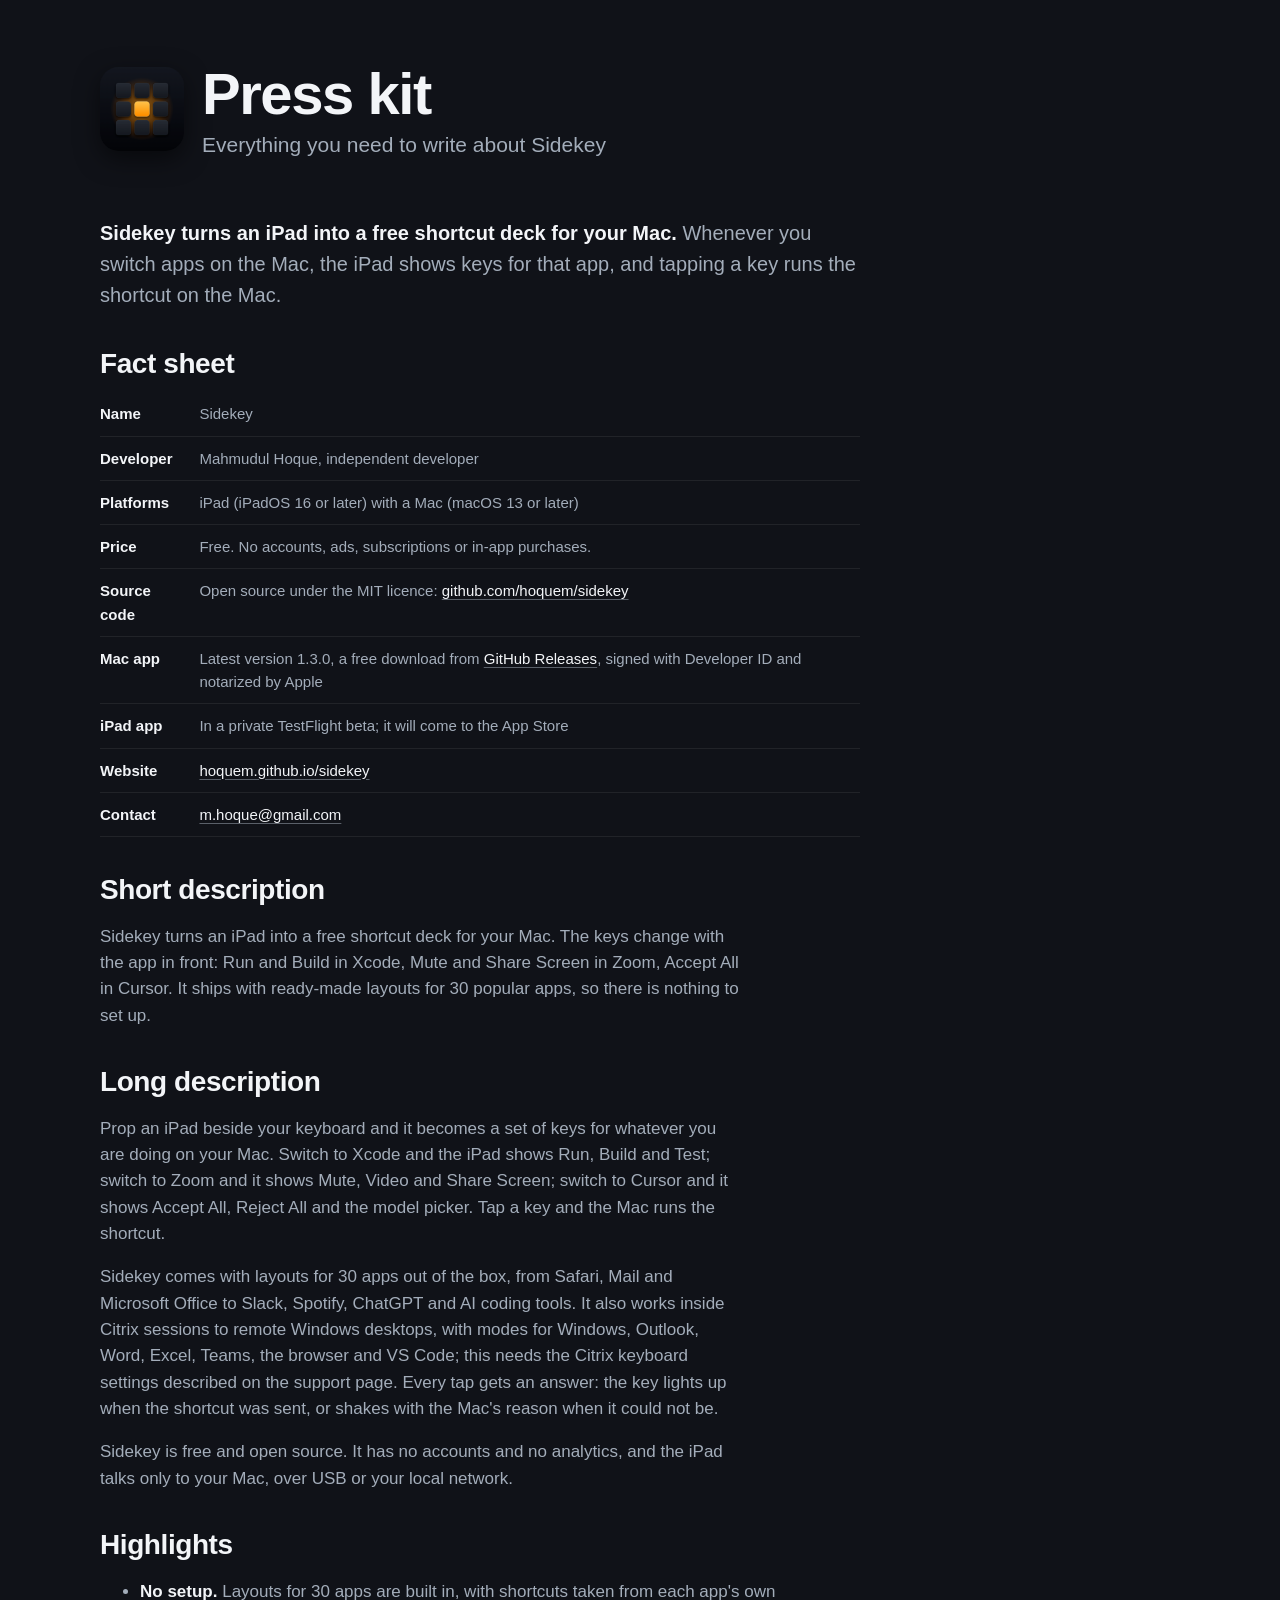
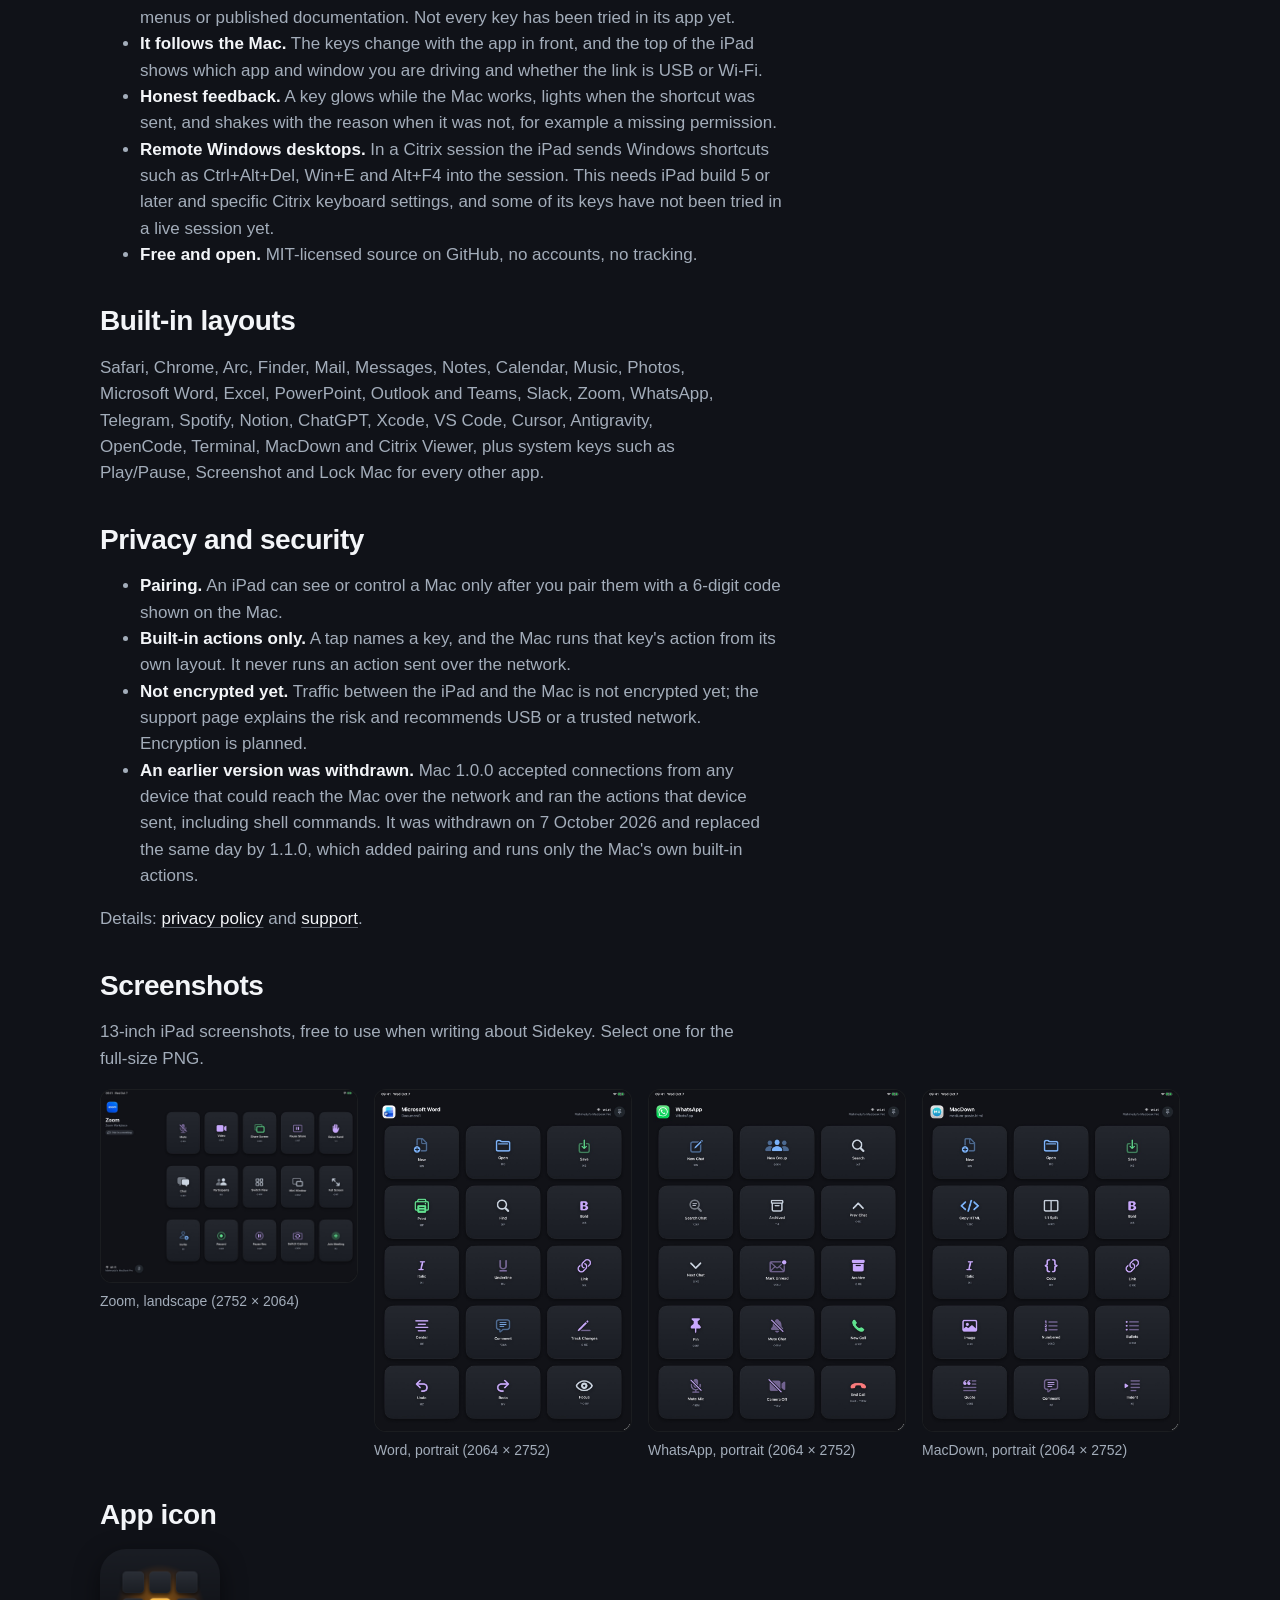
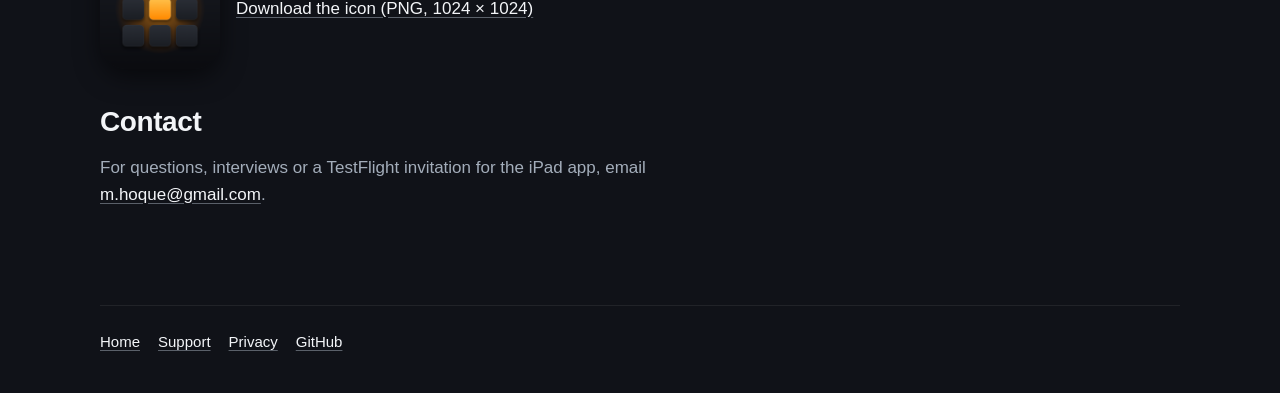
==== docs/press.html @ 4bb809dd "Add a press kit page to the website Facts, short and long descriptions, the built-in layouts, an hon" ====
<!doctype html>
<html lang="en">
<head>
  <meta charset="utf-8">
  <meta name="viewport" content="width=device-width, initial-scale=1">
  <title>Sidekey press kit</title>
  <meta name="description" content="Facts, descriptions, screenshots and the app icon for writing about Sidekey, the free iPad shortcut deck for your Mac.">
  <link rel="icon" href="favicon.png">
  <link rel="stylesheet" href="style.css">
</head>
<body>
  <div class="wrap">
    <header class="masthead">
      <a href="index.html"><img src="icon.png" alt="Sidekey home" width="84" height="84"></a>
      <div>
        <h1>Press kit</h1>
        <p>Everything you need to write about Sidekey</p>
      </div>
    </header>

    <main class="doc">
      <p class="lede"><strong>Sidekey turns an iPad into a free shortcut deck for your Mac.</strong> Whenever you switch apps on the Mac, the iPad shows keys for that app, and tapping a key runs the shortcut on the Mac.</p>

      <h2>Fact sheet</h2>
      <table>
        <tbody>
          <tr><th scope="row">Name</th><td>Sidekey</td></tr>
          <tr><th scope="row">Developer</th><td>Mahmudul Hoque, independent developer</td></tr>
          <tr><th scope="row">Platforms</th><td>iPad (iPadOS 16 or later) with a Mac (macOS 13 or later)</td></tr>
          <tr><th scope="row">Price</th><td>Free. No accounts, ads, subscriptions or in-app purchases.</td></tr>
          <tr><th scope="row">Source code</th><td>Open source under the MIT licence: <a href="https://github.com/hoquem/sidekey">github.com/hoquem/sidekey</a></td></tr>
          <tr><th scope="row">Mac app</th><td>Latest version 1.3.0, a free download from <a href="https://github.com/hoquem/sidekey/releases/latest">GitHub Releases</a>, signed with Developer ID and notarized by Apple</td></tr>
          <tr><th scope="row">iPad app</th><td>In a private TestFlight beta; it will come to the App Store</td></tr>
          <tr><th scope="row">Website</th><td><a href="https://hoquem.github.io/sidekey/">hoquem.github.io/sidekey</a></td></tr>
          <tr><th scope="row">Contact</th><td><a href="mailto:m.hoque@gmail.com">m.hoque@gmail.com</a></td></tr>
        </tbody>
      </table>

      <h2>Short description</h2>
      <p>Sidekey turns an iPad into a free shortcut deck for your Mac. The keys change with the app in front: Run and Build in Xcode, Mute and Share Screen in Zoom, Accept All in Cursor. It ships with ready-made layouts for 30 popular apps, so there is nothing to set up.</p>

      <h2>Long description</h2>
      <p>Prop an iPad beside your keyboard and it becomes a set of keys for whatever you are doing on your Mac. Switch to Xcode and the iPad shows Run, Build and Test; switch to Zoom and it shows Mute, Video and Share Screen; switch to Cursor and it shows Accept All, Reject All and the model picker. Tap a key and the Mac runs the shortcut.</p>
      <p>Sidekey comes with layouts for 30 apps out of the box, from Safari, Mail and Microsoft Office to Slack, Spotify, ChatGPT and AI coding tools. It also works inside Citrix sessions to remote Windows desktops, with modes for Windows, Outlook, Word, Excel, Teams, the browser and VS Code; this needs the Citrix keyboard settings described on the support page. Every tap gets an answer: the key lights up when the shortcut was sent, or shakes with the Mac's reason when it could not be.</p>
      <p>Sidekey is free and open source. It has no accounts and no analytics, and the iPad talks only to your Mac, over USB or your local network.</p>

      <h2>Highlights</h2>
      <ul>
        <li><strong>No setup.</strong> Layouts for 30 apps are built in, with shortcuts taken from each app's own menus or published documentation. Not every key has been tried in its app yet.</li>
        <li><strong>It follows the Mac.</strong> The keys change with the app in front, and the top of the iPad shows which app and window you are driving and whether the link is USB or Wi-Fi.</li>
        <li><strong>Honest feedback.</strong> A key glows while the Mac works, lights when the shortcut was sent, and shakes with the reason when it was not, for example a missing permission.</li>
        <li><strong>Remote Windows desktops.</strong> In a Citrix session the iPad sends Windows shortcuts such as Ctrl+Alt+Del, Win+E and Alt+F4 into the session. This needs iPad build 5 or later and specific Citrix keyboard settings, and some of its keys have not been tried in a live session yet.</li>
        <li><strong>Free and open.</strong> MIT-licensed source on GitHub, no accounts, no tracking.</li>
      </ul>

      <h2>Built-in layouts</h2>
      <p>Safari, Chrome, Arc, Finder, Mail, Messages, Notes, Calendar, Music, Photos, Microsoft Word, Excel, PowerPoint, Outlook and Teams, Slack, Zoom, WhatsApp, Telegram, Spotify, Notion, ChatGPT, Xcode, VS Code, Cursor, Antigravity, OpenCode, Terminal, MacDown and Citrix Viewer, plus system keys such as Play/Pause, Screenshot and Lock Mac for every other app.</p>

      <h2>Privacy and security</h2>
      <ul>
        <li><strong>Pairing.</strong> An iPad can see or control a Mac only after you pair them with a 6-digit code shown on the Mac.</li>
        <li><strong>Built-in actions only.</strong> A tap names a key, and the Mac runs that key's action from its own layout. It never runs an action sent over the network.</li>
        <li><strong>Not encrypted yet.</strong> Traffic between the iPad and the Mac is not encrypted yet; the support page explains the risk and recommends USB or a trusted network. Encryption is planned.</li>
        <li><strong>An earlier version was withdrawn.</strong> Mac 1.0.0 accepted connections from any device that could reach the Mac over the network and ran the actions that device sent, including shell commands. It was withdrawn on 7 October 2026 and replaced the same day by 1.1.0, which added pairing and runs only the Mac's own built-in actions.</li>
      </ul>
      <p>Details: <a href="privacy.html">privacy policy</a> and <a href="support.html">support</a>.</p>

      <h2>Screenshots</h2>
      <p>13-inch iPad screenshots, free to use when writing about Sidekey. Select one for the full-size PNG.</p>
      <ul class="shots">
        <li><a href="press/1-zoom-landscape.png"><img src="press/1-zoom-landscape-preview.jpg" alt="Sidekey in landscape with the Zoom layout: Mute, Video, Share Screen and meeting state (opens the full-size PNG)" width="1200" height="900" loading="lazy"></a><span>Zoom, landscape (2752 × 2064)</span></li>
        <li><a href="press/2-word-portrait.png"><img src="press/2-word-portrait-preview.jpg" alt="Sidekey in portrait with the Microsoft Word layout (opens the full-size PNG)" width="900" height="1200" loading="lazy"></a><span>Word, portrait (2064 × 2752)</span></li>
        <li><a href="press/3-whatsapp-portrait.png"><img src="press/3-whatsapp-portrait-preview.jpg" alt="Sidekey in portrait with the WhatsApp layout (opens the full-size PNG)" width="900" height="1200" loading="lazy"></a><span>WhatsApp, portrait (2064 × 2752)</span></li>
        <li><a href="press/4-macdown-portrait.png"><img src="press/4-macdown-portrait-preview.jpg" alt="Sidekey in portrait with the MacDown layout (opens the full-size PNG)" width="900" height="1200" loading="lazy"></a><span>MacDown, portrait (2064 × 2752)</span></li>
      </ul>

      <h2>App icon</h2>
      <p class="icon-row"><img src="press/sidekey-icon.png" alt="The Sidekey app icon: dark keycaps with one glowing amber key" width="120" height="120"> <a href="press/sidekey-icon.png">Download the icon (PNG, 1024 × 1024)</a></p>

      <h2>Contact</h2>
      <p>For questions, interviews or a TestFlight invitation for the iPad app, email <a href="mailto:m.hoque@gmail.com">m.hoque@gmail.com</a>.</p>
    </main>

    <footer>
      <nav aria-label="Footer">
        <a href="index.html">Home</a>
        <a href="support.html">Support</a>
        <a href="privacy.html">Privacy</a>
        <a href="https://github.com/hoquem/sidekey">GitHub</a>
      </nav>
    </footer>
  </div>
</body>
</html>
---- docs/style.css ----
/* Sidekey site. Tokens mirror the app's DeckTheme (see DESIGN.md): a graphite deck plate,
   raised graphite keycaps, colour reserved for meaning, one amber "lit" signal. */
:root {
  color-scheme: dark;
  --plate: #101218;
  --well: #0a0c0f;
  --cap-top: #24272e;
  --cap-bottom: #1a1d23;
  --cap-pressed: #14161b;
  --raised: #22262d;
  --hairline: rgba(255, 255, 255, 0.07);
  --label: #f3f5f8;
  --secondary: #a3adba;
  --lit: #ffb020;
  --failure: #ff7a7a;
  --navigate: #cbd5e1;
  --create: #7ab4ff;
  --run: #5ee38e;
  --modify: #c9a8ff;

  --font: -apple-system, BlinkMacSystemFont, "SF Pro Text", "Helvetica Neue", Arial, sans-serif;
  --font-display: -apple-system, BlinkMacSystemFont, "SF Pro Display", "Helvetica Neue", Arial, sans-serif;
  --gap: clamp(10px, 1.6vw, 16px);
  --measure: 68ch;
}

* { box-sizing: border-box; }

html { background: var(--plate); }

body {
  margin: 0;
  background: var(--plate);
  color: var(--label);
  font-family: var(--font);
  font-size: 17px;
  font-weight: 400;
  line-height: 1.55;
  -webkit-font-smoothing: antialiased;
}

::selection { background: rgba(255, 176, 32, 0.35); color: var(--label); }

a { color: var(--label); text-decoration-color: rgba(163, 173, 186, 0.5); text-underline-offset: 3px; }
a:hover { text-decoration-color: var(--label); }
:focus-visible { outline: 2px solid var(--lit); outline-offset: 3px; border-radius: 6px; }

.wrap { width: min(1080px, 100% - 32px); margin-inline: auto; }

/* Header */
.masthead { display: flex; align-items: center; gap: 18px; padding: clamp(28px, 6vw, 64px) 0 clamp(20px, 4vw, 36px); }
.masthead img { width: clamp(56px, 9vw, 84px); height: auto; border-radius: 22%; box-shadow: 0 8px 24px rgba(0, 0, 0, 0.5); }
.masthead h1 { margin: 0; font-family: var(--font-display); font-size: clamp(34px, 6vw, 58px); font-weight: 700; line-height: 1.02; letter-spacing: -0.025em; }
.masthead p { margin: 6px 0 0; color: var(--secondary); font-size: clamp(17px, 2.2vw, 21px); }
.masthead a { text-decoration: none; }

/* The deck: the page's navigation, laid out like the app (5 x 3, or 3 x 5 when narrow). */
.deck {
  display: grid;
  grid-template-columns: repeat(5, minmax(0, 1fr));
  gap: var(--gap);
  padding: clamp(12px, 1.8vw, 18px);
  margin: 0;
  list-style: none;
  border-radius: 22px;
  background: var(--well);
  box-shadow: inset 0 0 0 1px var(--hairline);
}

.key {
  position: relative;
  display: flex;
  flex-direction: column;
  align-items: center;
  justify-content: center;
  gap: 6px;
  aspect-ratio: 1 / 0.86;
  padding: 10px;
  border-radius: 16%;
  background: linear-gradient(var(--cap-top), var(--cap-bottom));
  box-shadow: inset 0 0 0 1px var(--hairline), 0 5px 10px rgba(0, 0, 0, 0.45);
  color: var(--label);
  text-align: center;
  text-decoration: none;
  transition: transform 120ms ease-out, box-shadow 350ms ease-out, background 120ms ease-out;
}
.key:hover { box-shadow: inset 0 0 0 1px rgba(255, 255, 255, 0.14), 0 5px 10px rgba(0, 0, 0, 0.45); }
.key:active { transform: scale(0.965); background: var(--cap-pressed); box-shadow: inset 0 0 0 1px var(--hairline), 0 1px 2px rgba(0, 0, 0, 0.2); }
.key svg { width: clamp(22px, 3.2vw, 34px); height: auto; stroke: currentColor; fill: none; stroke-width: 1.8; stroke-linecap: round; stroke-linejoin: round; }
.key .name { overflow-wrap: anywhere; font-weight: 600; font-size: clamp(13px, 1.6vw, 16px); line-height: 1.2; }
.key .hint { color: var(--secondary); font-size: clamp(11px, 1.2vw, 12px); font-weight: 500; }

.key[data-role="navigate"] svg { color: var(--navigate); }
.key[data-role="create"] svg { color: var(--create); }
.key[data-role="run"] svg { color: var(--run); }
.key[data-role="modify"] svg { color: var(--modify); }

/* Pending: the faint amber edge a key shows while it is being chosen (the app's tap state). */
.key.pending { box-shadow: inset 0 0 0 1px rgba(255, 176, 32, 0.45), 0 0 8px rgba(255, 176, 32, 0.2), 0 5px 10px rgba(0, 0, 0, 0.45); }

/* Lit: the selected key, and the download key at rest. Amber means "this one". */
.key.lit, .key[aria-current="true"] {
  box-shadow: inset 0 0 0 2px var(--lit), 0 0 18px rgba(255, 176, 32, 0.45), 0 5px 10px rgba(0, 0, 0, 0.45);
}
.key.lit svg, .key[aria-current="true"] svg { color: var(--lit); }


/* Panels below the deck. Without JavaScript every panel shows, stacked. */
.panels { margin: clamp(28px, 5vw, 48px) 0 clamp(40px, 8vw, 80px); }
.panel { padding-block: 8px 28px; }
.js .panel { display: none; }
.js .panel.shown { display: block; animation: rise 260ms cubic-bezier(0.2, 0.7, 0.2, 1); }
@keyframes rise { from { opacity: 0; transform: translateY(6px); } to { opacity: 1; transform: none; } }

.panel h2 { margin: 0 0 12px; font-family: var(--font-display); font-size: clamp(26px, 3.6vw, 34px); font-weight: 700; line-height: 1.15; letter-spacing: -0.02em; }
.panel p, .panel li { max-width: var(--measure); }
.panel p { margin: 0 0 14px; color: var(--secondary); }
.panel p strong, .panel li strong { color: var(--label); font-weight: 600; }
.panel ol, .panel ul { padding-left: 1.2em; color: var(--secondary); }
.panel li { margin-bottom: 8px; }

/* Buttons are keycaps too; the primary one is the lit key. */
.button {
  display: inline-flex; align-items: center; gap: 10px;
  min-height: 48px; padding: 12px 22px;
  border-radius: 14px;
  background: linear-gradient(var(--cap-top), var(--cap-bottom));
  color: var(--label);
  font-weight: 700; text-decoration: none;
  box-shadow: inset 0 0 0 1px var(--hairline), 0 5px 10px rgba(0, 0, 0, 0.45);
  transition: transform 120ms ease-out;
}
.button:active { transform: scale(0.965); background: var(--cap-pressed); }
/* The lit edge only: the deck's lit key already carries the glow, and one bloom per action is enough. */
.button.primary { box-shadow: inset 0 0 0 2px var(--lit), 0 5px 10px rgba(0, 0, 0, 0.45); }
.button.primary svg { width: 20px; height: 20px; stroke: var(--lit); fill: none; stroke-width: 2; stroke-linecap: round; stroke-linejoin: round; }
.actions { display: flex; flex-wrap: wrap; gap: 12px; margin: 18px 0 8px; }
.note { font-size: 15px; }

/* A live mini deck inside an app panel, showing that app's real keys. */
.mini-deck { display: grid; grid-template-columns: repeat(5, minmax(0, 1fr)); gap: 10px; margin: 18px 0 10px; padding: 10px; border-radius: 18px; background: var(--well); box-shadow: inset 0 0 0 1px var(--hairline); }
.mini-key { display: flex; flex-direction: column; justify-content: center; align-items: center; gap: 2px; min-height: 72px; padding: 8px 6px; border-radius: 14px; background: linear-gradient(var(--cap-top), var(--cap-bottom)); box-shadow: inset 0 0 0 1px var(--hairline); text-align: center; }
.mini-key b { font-size: 13px; font-weight: 600; line-height: 1.2; }
.mini-key span { color: var(--secondary); font-size: 11px; }
.mini-key.empty { background: var(--well); box-shadow: inset 0 0 0 1px rgba(255, 255, 255, 0.035); }
.mini-key[data-role="navigate"] b { color: var(--navigate); }
.mini-key[data-role="danger"] b { color: var(--failure); }
.mini-key[data-role="run"] b { color: var(--run); }
.mini-key[data-role="create"] b { color: var(--create); }
.mini-key[data-role="modify"] b { color: var(--modify); }

/* Reading pages (privacy, support) */
.doc { padding-bottom: clamp(40px, 8vw, 80px); }
.doc h2 { margin: 36px 0 10px; font-family: var(--font-display); font-size: clamp(22px, 2.8vw, 28px); font-weight: 700; line-height: 1.2; letter-spacing: -0.015em; }
.doc h3 { margin: 24px 0 6px; font-size: 19px; font-weight: 600; }
.doc p, .doc li { max-width: var(--measure); color: var(--secondary); }
.doc strong { color: var(--label); font-weight: 600; }
.doc .updated { color: var(--secondary); font-size: 15px; }
.doc table { border-collapse: collapse; width: 100%; max-width: 760px; margin: 12px 0; font-size: 15px; }
.doc th, .doc td { text-align: left; vertical-align: top; padding: 10px 12px 10px 0; border-bottom: 1px solid var(--hairline); color: var(--secondary); }
.doc th { color: var(--label); font-weight: 600; }

footer { padding: 24px 0 40px; border-top: 1px solid var(--hairline); color: var(--secondary); font-size: 15px; }
footer nav { display: flex; flex-wrap: wrap; gap: 18px; }

@media (max-width: 720px) {
  body { font-size: 16px; }
  .deck { grid-template-columns: repeat(3, minmax(0, 1fr)); }
  .key { aspect-ratio: 1 / 0.92; }
  .mini-deck { grid-template-columns: repeat(3, minmax(0, 1fr)); }
}

@media (prefers-reduced-motion: reduce) {
  .key, .js .panel.shown { transition: none; animation: none; }
}

/* Press kit */
.doc .lede { font-size: clamp(18px, 2.2vw, 20px); color: var(--secondary); max-width: var(--measure); }
.doc .shots { list-style: none; padding: 0; margin: 16px 0; display: grid; grid-template-columns: repeat(auto-fill, minmax(min(220px, 100%), 1fr)); gap: var(--gap); max-width: none; }
.doc .shots li { max-width: none; display: flex; flex-direction: column; gap: 8px; font-size: 14px; }
.doc .shots img { display: block; width: 100%; height: auto; border-radius: 12px; border: 1px solid var(--hairline); background: var(--well); }
.doc .shots a:hover img { border-color: rgba(255, 176, 32, 0.6); }
.doc .icon-row { display: flex; align-items: center; gap: 16px; flex-wrap: wrap; }
.doc .icon-row img { border-radius: 22%; box-shadow: 0 8px 24px rgba(0, 0, 0, 0.5); }
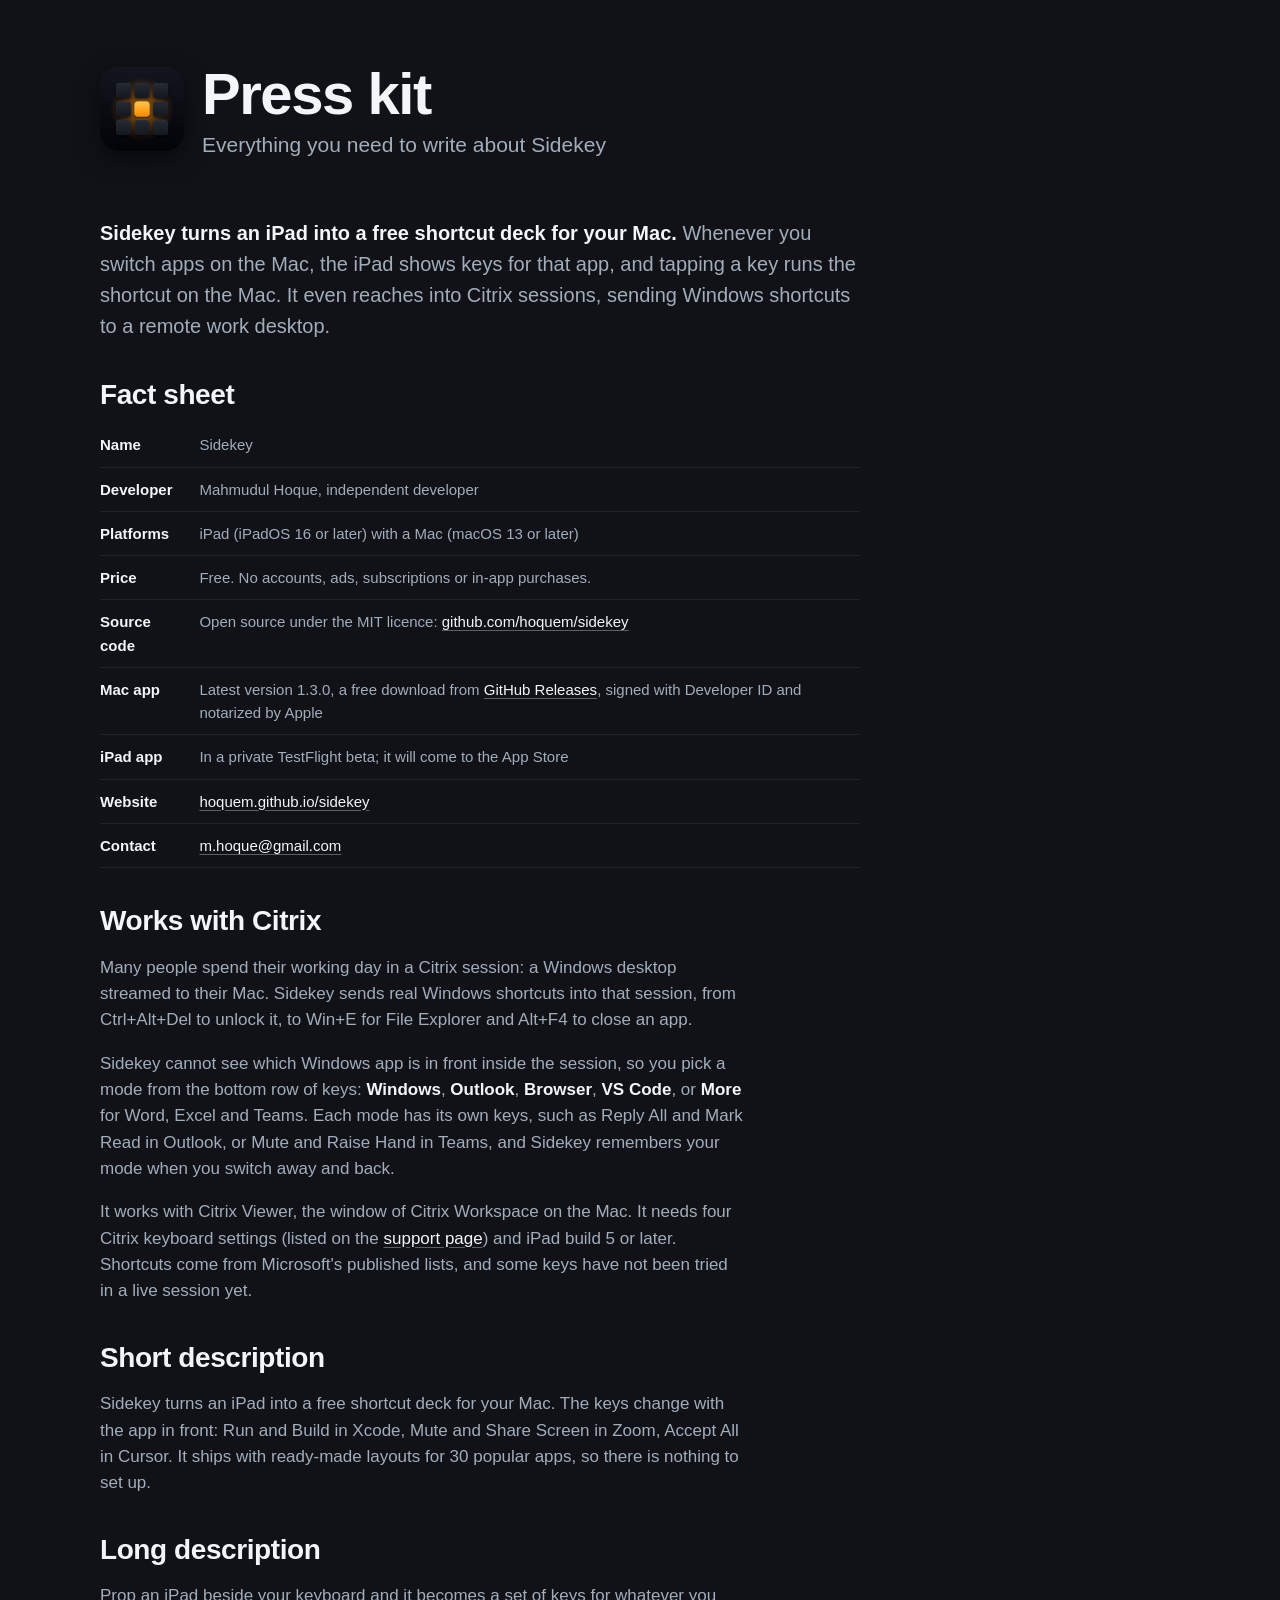
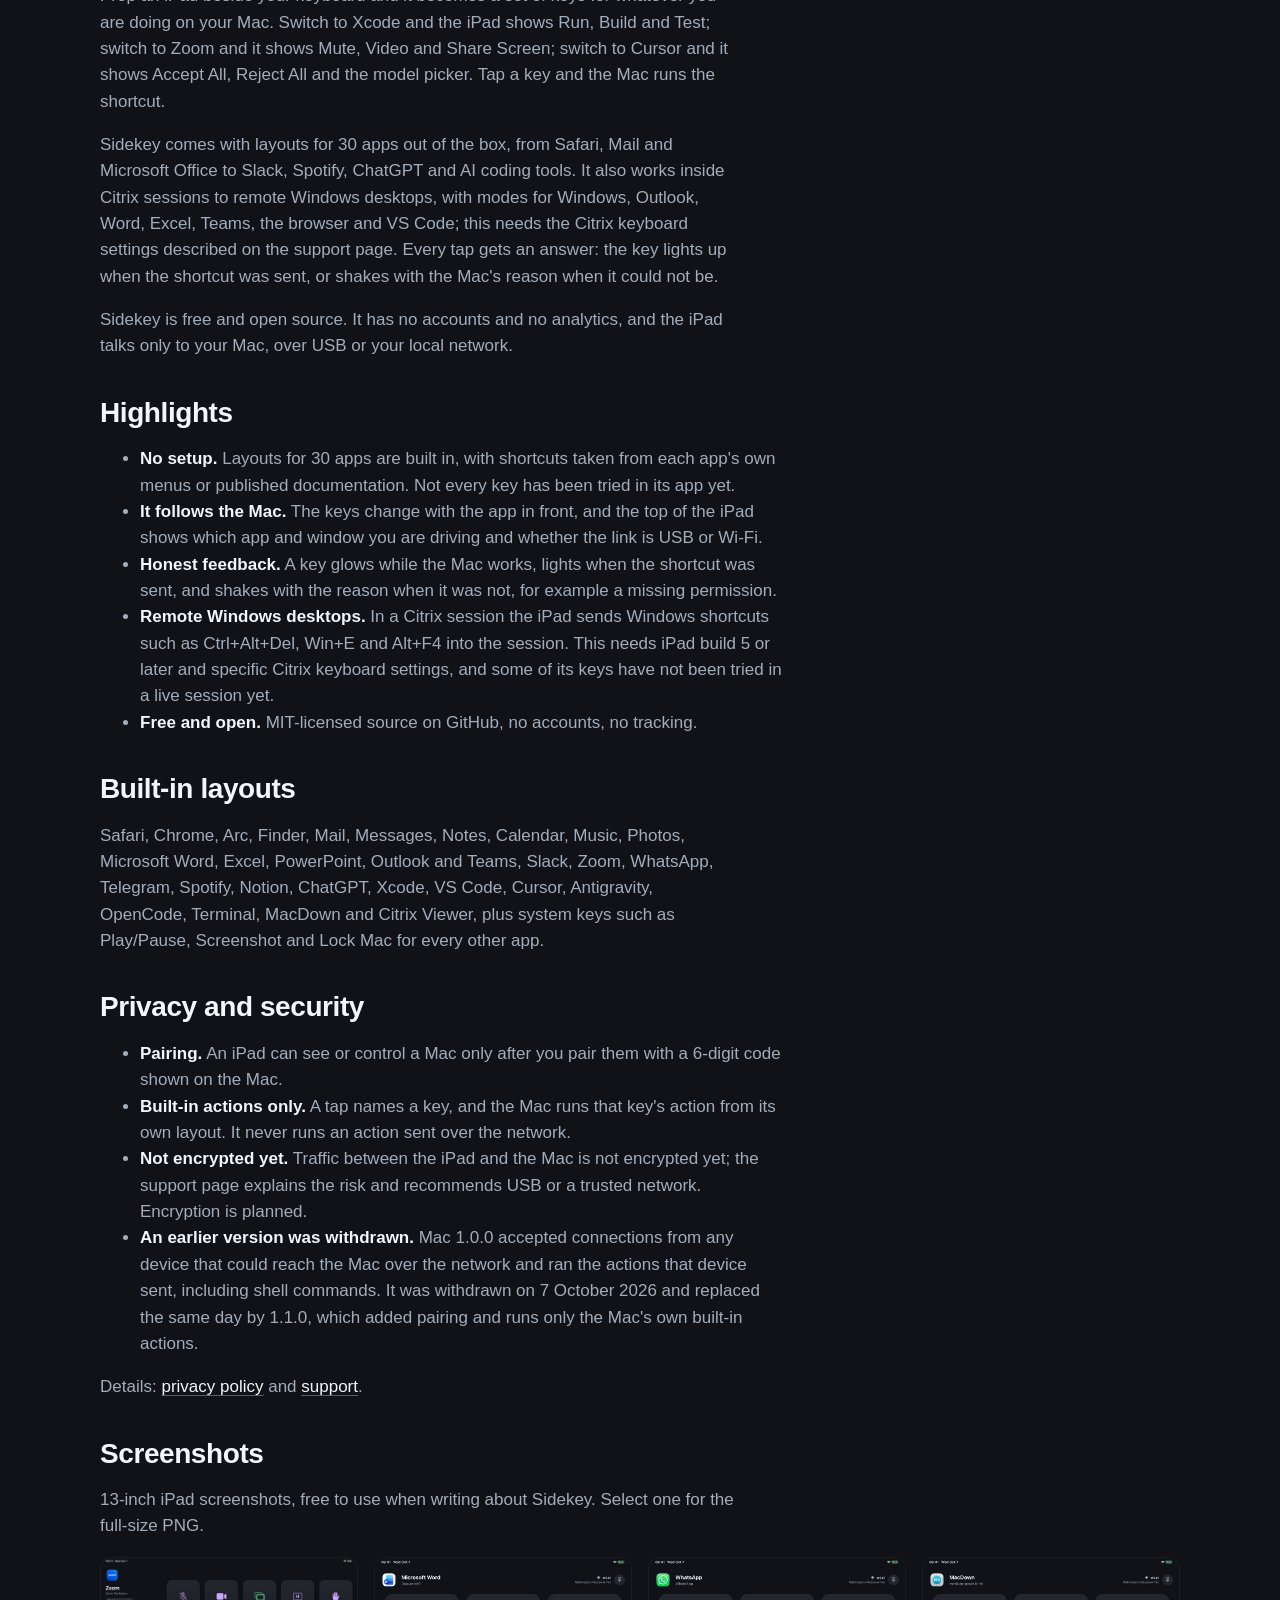
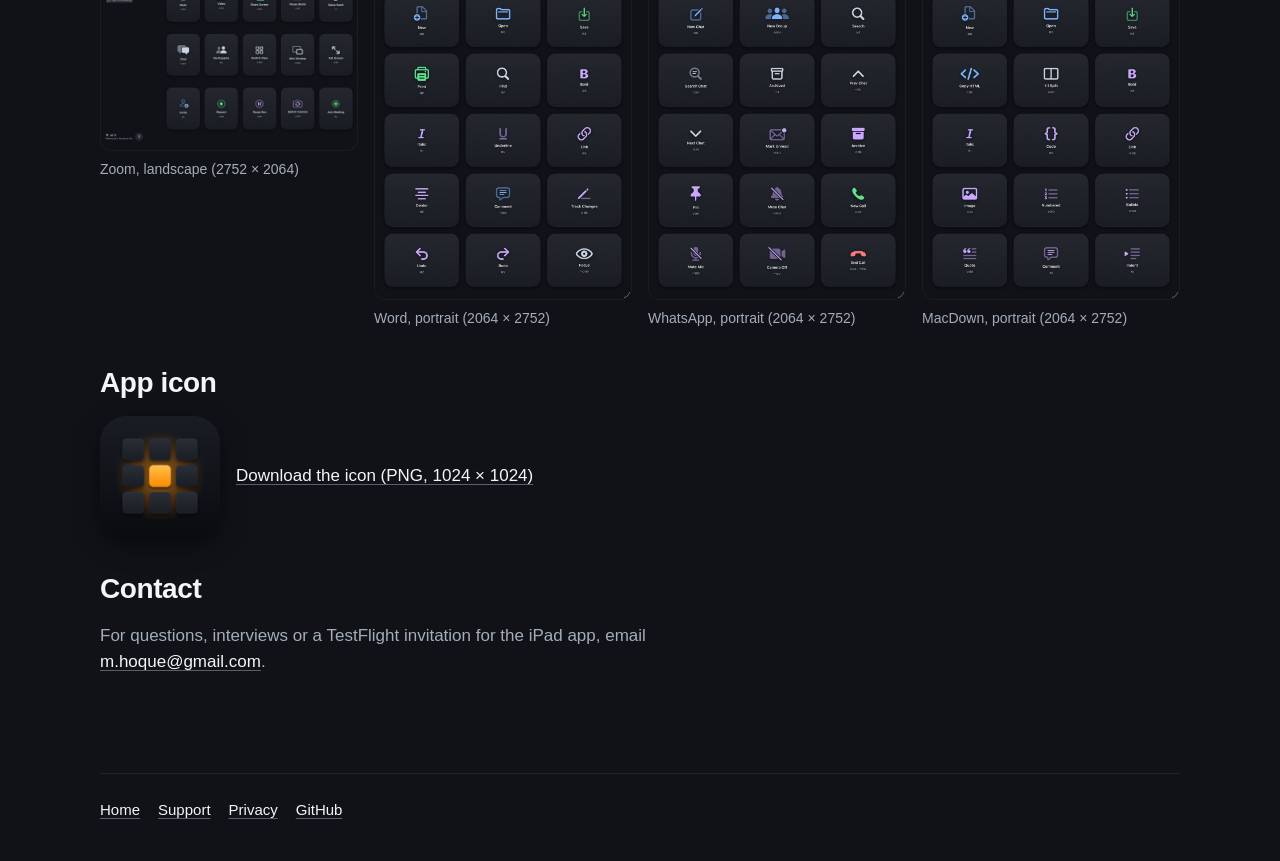
==== commit 52f74ec2: "Call out Citrix on the press kit page Co-Authored-By: Claude Opus 5.5 (1M context) <noreply@anthropi" ====
--- a/docs/press.html
+++ b/docs/press.html
@@ -19,7 +19,7 @@
     </header>
 
     <main class="doc">
-      <p class="lede"><strong>Sidekey turns an iPad into a free shortcut deck for your Mac.</strong> Whenever you switch apps on the Mac, the iPad shows keys for that app, and tapping a key runs the shortcut on the Mac.</p>
+      <p class="lede"><strong>Sidekey turns an iPad into a free shortcut deck for your Mac.</strong> Whenever you switch apps on the Mac, the iPad shows keys for that app, and tapping a key runs the shortcut on the Mac. It even reaches into Citrix sessions, sending Windows shortcuts to a remote work desktop.</p>
 
       <h2>Fact sheet</h2>
       <table>
@@ -35,6 +35,11 @@
           <tr><th scope="row">Contact</th><td><a href="mailto:m.hoque@gmail.com">m.hoque@gmail.com</a></td></tr>
         </tbody>
       </table>
+
+      <h2>Works with Citrix</h2>
+      <p>Many people spend their working day in a Citrix session: a Windows desktop streamed to their Mac. Sidekey sends real Windows shortcuts into that session, from Ctrl+Alt+Del to unlock it, to Win+E for File Explorer and Alt+F4 to close an app.</p>
+      <p>Sidekey cannot see which Windows app is in front inside the session, so you pick a mode from the bottom row of keys: <strong>Windows</strong>, <strong>Outlook</strong>, <strong>Browser</strong>, <strong>VS Code</strong>, or <strong>More</strong> for Word, Excel and Teams. Each mode has its own keys, such as Reply All and Mark Read in Outlook, or Mute and Raise Hand in Teams, and Sidekey remembers your mode when you switch away and back.</p>
+      <p>It works with Citrix Viewer, the window of Citrix Workspace on the Mac. It needs four Citrix keyboard settings (listed on the <a href="support.html">support page</a>) and iPad build 5 or later. Shortcuts come from Microsoft's published lists, and some keys have not been tried in a live session yet.</p>
 
       <h2>Short description</h2>
       <p>Sidekey turns an iPad into a free shortcut deck for your Mac. The keys change with the app in front: Run and Build in Xcode, Mute and Share Screen in Zoom, Accept All in Cursor. It ships with ready-made layouts for 30 popular apps, so there is nothing to set up.</p>
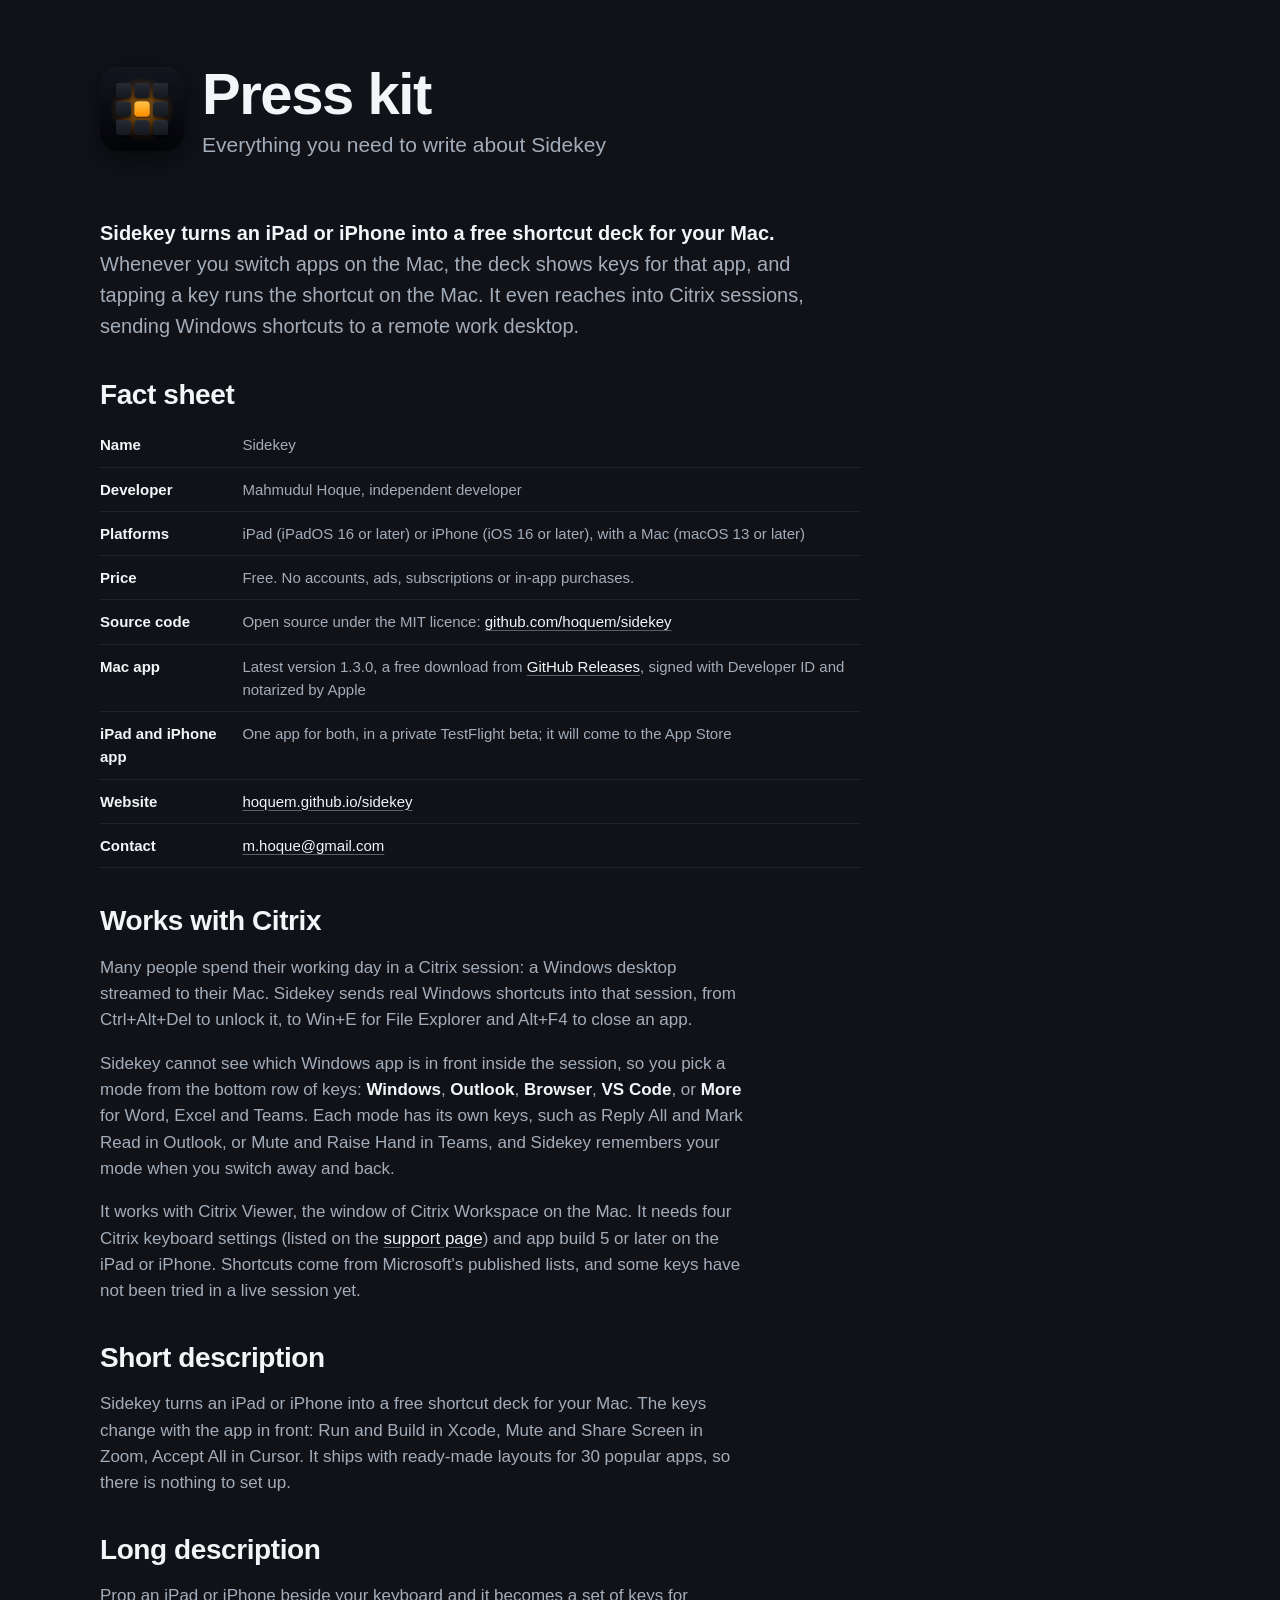
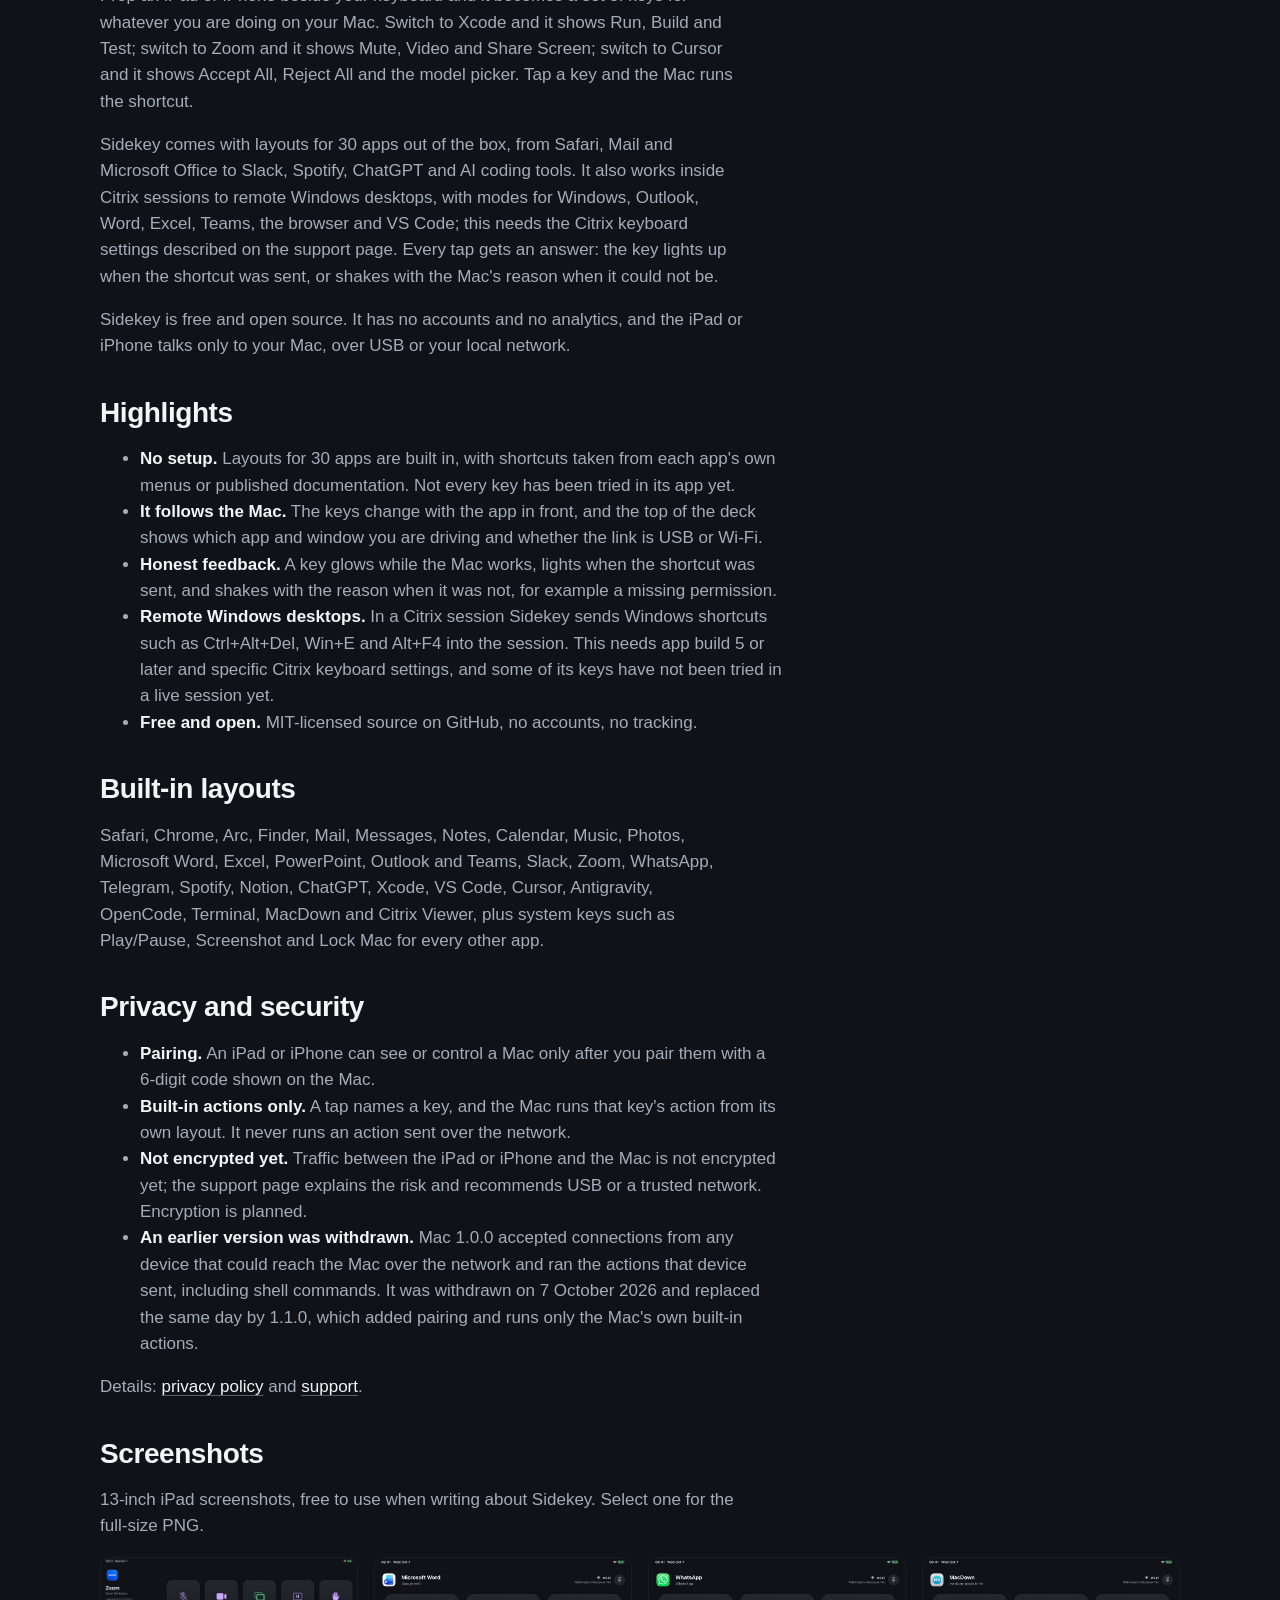
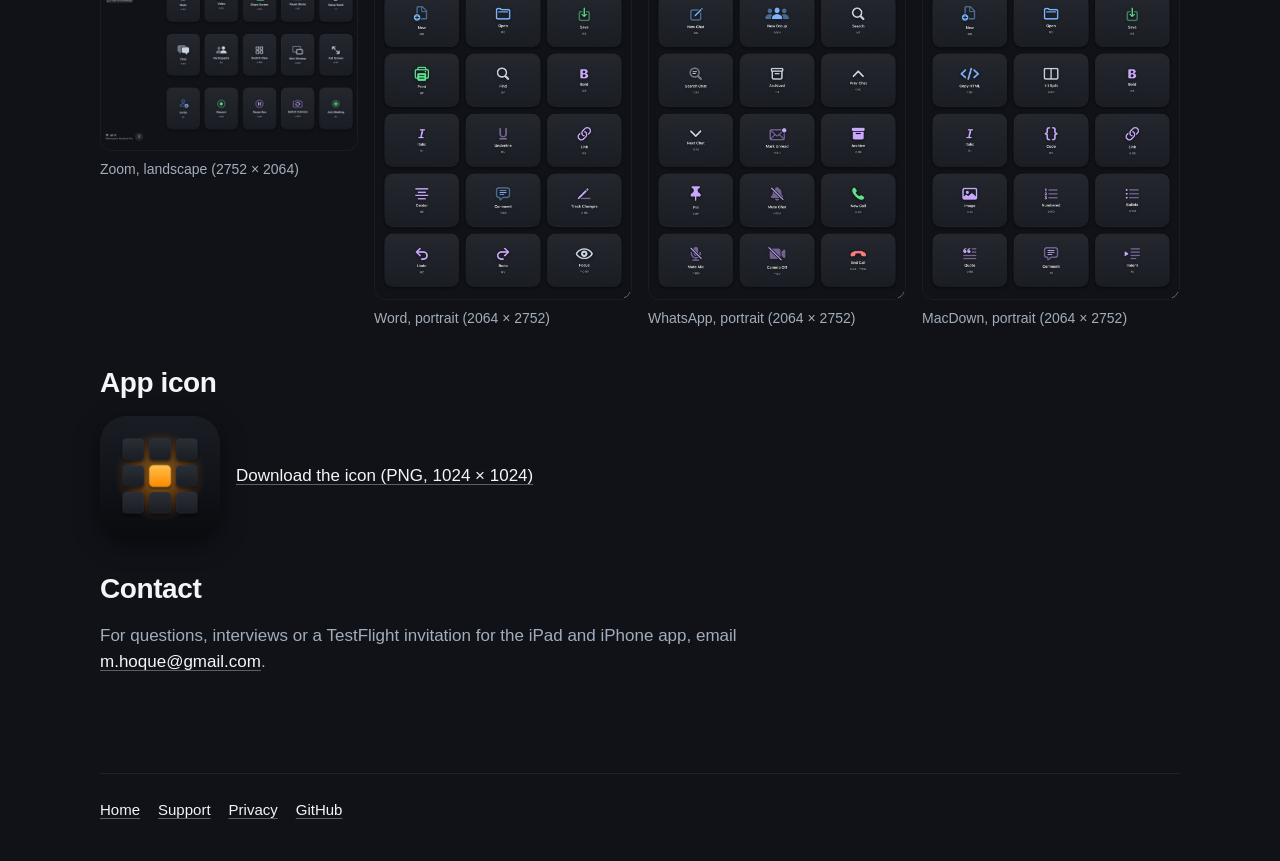
==== commit 043696dd: "Describe Sidekey as an iPad and iPhone app on the press page Not to be published until an iPhone bui" ====
--- a/docs/press.html
+++ b/docs/press.html
@@ -4,7 +4,7 @@
   <meta charset="utf-8">
   <meta name="viewport" content="width=device-width, initial-scale=1">
   <title>Sidekey press kit</title>
-  <meta name="description" content="Facts, descriptions, screenshots and the app icon for writing about Sidekey, the free iPad shortcut deck for your Mac.">
+  <meta name="description" content="Facts, descriptions, screenshots and the app icon for writing about Sidekey, the free iPad and iPhone shortcut deck for your Mac.">
   <link rel="icon" href="favicon.png">
   <link rel="stylesheet" href="style.css">
 </head>
@@ -19,18 +19,18 @@
     </header>
 
     <main class="doc">
-      <p class="lede"><strong>Sidekey turns an iPad into a free shortcut deck for your Mac.</strong> Whenever you switch apps on the Mac, the iPad shows keys for that app, and tapping a key runs the shortcut on the Mac. It even reaches into Citrix sessions, sending Windows shortcuts to a remote work desktop.</p>
+      <p class="lede"><strong>Sidekey turns an iPad or iPhone into a free shortcut deck for your Mac.</strong> Whenever you switch apps on the Mac, the deck shows keys for that app, and tapping a key runs the shortcut on the Mac. It even reaches into Citrix sessions, sending Windows shortcuts to a remote work desktop.</p>
 
       <h2>Fact sheet</h2>
       <table>
         <tbody>
           <tr><th scope="row">Name</th><td>Sidekey</td></tr>
           <tr><th scope="row">Developer</th><td>Mahmudul Hoque, independent developer</td></tr>
-          <tr><th scope="row">Platforms</th><td>iPad (iPadOS 16 or later) with a Mac (macOS 13 or later)</td></tr>
+          <tr><th scope="row">Platforms</th><td>iPad (iPadOS 16 or later) or iPhone (iOS 16 or later), with a Mac (macOS 13 or later)</td></tr>
           <tr><th scope="row">Price</th><td>Free. No accounts, ads, subscriptions or in-app purchases.</td></tr>
           <tr><th scope="row">Source code</th><td>Open source under the MIT licence: <a href="https://github.com/hoquem/sidekey">github.com/hoquem/sidekey</a></td></tr>
           <tr><th scope="row">Mac app</th><td>Latest version 1.3.0, a free download from <a href="https://github.com/hoquem/sidekey/releases/latest">GitHub Releases</a>, signed with Developer ID and notarized by Apple</td></tr>
-          <tr><th scope="row">iPad app</th><td>In a private TestFlight beta; it will come to the App Store</td></tr>
+          <tr><th scope="row">iPad and iPhone app</th><td>One app for both, in a private TestFlight beta; it will come to the App Store</td></tr>
           <tr><th scope="row">Website</th><td><a href="https://hoquem.github.io/sidekey/">hoquem.github.io/sidekey</a></td></tr>
           <tr><th scope="row">Contact</th><td><a href="mailto:m.hoque@gmail.com">m.hoque@gmail.com</a></td></tr>
         </tbody>
@@ -39,22 +39,22 @@
       <h2>Works with Citrix</h2>
       <p>Many people spend their working day in a Citrix session: a Windows desktop streamed to their Mac. Sidekey sends real Windows shortcuts into that session, from Ctrl+Alt+Del to unlock it, to Win+E for File Explorer and Alt+F4 to close an app.</p>
       <p>Sidekey cannot see which Windows app is in front inside the session, so you pick a mode from the bottom row of keys: <strong>Windows</strong>, <strong>Outlook</strong>, <strong>Browser</strong>, <strong>VS Code</strong>, or <strong>More</strong> for Word, Excel and Teams. Each mode has its own keys, such as Reply All and Mark Read in Outlook, or Mute and Raise Hand in Teams, and Sidekey remembers your mode when you switch away and back.</p>
-      <p>It works with Citrix Viewer, the window of Citrix Workspace on the Mac. It needs four Citrix keyboard settings (listed on the <a href="support.html">support page</a>) and iPad build 5 or later. Shortcuts come from Microsoft's published lists, and some keys have not been tried in a live session yet.</p>
+      <p>It works with Citrix Viewer, the window of Citrix Workspace on the Mac. It needs four Citrix keyboard settings (listed on the <a href="support.html">support page</a>) and app build 5 or later on the iPad or iPhone. Shortcuts come from Microsoft's published lists, and some keys have not been tried in a live session yet.</p>
 
       <h2>Short description</h2>
-      <p>Sidekey turns an iPad into a free shortcut deck for your Mac. The keys change with the app in front: Run and Build in Xcode, Mute and Share Screen in Zoom, Accept All in Cursor. It ships with ready-made layouts for 30 popular apps, so there is nothing to set up.</p>
+      <p>Sidekey turns an iPad or iPhone into a free shortcut deck for your Mac. The keys change with the app in front: Run and Build in Xcode, Mute and Share Screen in Zoom, Accept All in Cursor. It ships with ready-made layouts for 30 popular apps, so there is nothing to set up.</p>
 
       <h2>Long description</h2>
-      <p>Prop an iPad beside your keyboard and it becomes a set of keys for whatever you are doing on your Mac. Switch to Xcode and the iPad shows Run, Build and Test; switch to Zoom and it shows Mute, Video and Share Screen; switch to Cursor and it shows Accept All, Reject All and the model picker. Tap a key and the Mac runs the shortcut.</p>
+      <p>Prop an iPad or iPhone beside your keyboard and it becomes a set of keys for whatever you are doing on your Mac. Switch to Xcode and it shows Run, Build and Test; switch to Zoom and it shows Mute, Video and Share Screen; switch to Cursor and it shows Accept All, Reject All and the model picker. Tap a key and the Mac runs the shortcut.</p>
       <p>Sidekey comes with layouts for 30 apps out of the box, from Safari, Mail and Microsoft Office to Slack, Spotify, ChatGPT and AI coding tools. It also works inside Citrix sessions to remote Windows desktops, with modes for Windows, Outlook, Word, Excel, Teams, the browser and VS Code; this needs the Citrix keyboard settings described on the support page. Every tap gets an answer: the key lights up when the shortcut was sent, or shakes with the Mac's reason when it could not be.</p>
-      <p>Sidekey is free and open source. It has no accounts and no analytics, and the iPad talks only to your Mac, over USB or your local network.</p>
+      <p>Sidekey is free and open source. It has no accounts and no analytics, and the iPad or iPhone talks only to your Mac, over USB or your local network.</p>
 
       <h2>Highlights</h2>
       <ul>
         <li><strong>No setup.</strong> Layouts for 30 apps are built in, with shortcuts taken from each app's own menus or published documentation. Not every key has been tried in its app yet.</li>
-        <li><strong>It follows the Mac.</strong> The keys change with the app in front, and the top of the iPad shows which app and window you are driving and whether the link is USB or Wi-Fi.</li>
+        <li><strong>It follows the Mac.</strong> The keys change with the app in front, and the top of the deck shows which app and window you are driving and whether the link is USB or Wi-Fi.</li>
         <li><strong>Honest feedback.</strong> A key glows while the Mac works, lights when the shortcut was sent, and shakes with the reason when it was not, for example a missing permission.</li>
-        <li><strong>Remote Windows desktops.</strong> In a Citrix session the iPad sends Windows shortcuts such as Ctrl+Alt+Del, Win+E and Alt+F4 into the session. This needs iPad build 5 or later and specific Citrix keyboard settings, and some of its keys have not been tried in a live session yet.</li>
+        <li><strong>Remote Windows desktops.</strong> In a Citrix session Sidekey sends Windows shortcuts such as Ctrl+Alt+Del, Win+E and Alt+F4 into the session. This needs app build 5 or later and specific Citrix keyboard settings, and some of its keys have not been tried in a live session yet.</li>
         <li><strong>Free and open.</strong> MIT-licensed source on GitHub, no accounts, no tracking.</li>
       </ul>
 
@@ -63,9 +63,9 @@
 
       <h2>Privacy and security</h2>
       <ul>
-        <li><strong>Pairing.</strong> An iPad can see or control a Mac only after you pair them with a 6-digit code shown on the Mac.</li>
+        <li><strong>Pairing.</strong> An iPad or iPhone can see or control a Mac only after you pair them with a 6-digit code shown on the Mac.</li>
         <li><strong>Built-in actions only.</strong> A tap names a key, and the Mac runs that key's action from its own layout. It never runs an action sent over the network.</li>
-        <li><strong>Not encrypted yet.</strong> Traffic between the iPad and the Mac is not encrypted yet; the support page explains the risk and recommends USB or a trusted network. Encryption is planned.</li>
+        <li><strong>Not encrypted yet.</strong> Traffic between the iPad or iPhone and the Mac is not encrypted yet; the support page explains the risk and recommends USB or a trusted network. Encryption is planned.</li>
         <li><strong>An earlier version was withdrawn.</strong> Mac 1.0.0 accepted connections from any device that could reach the Mac over the network and ran the actions that device sent, including shell commands. It was withdrawn on 7 October 2026 and replaced the same day by 1.1.0, which added pairing and runs only the Mac's own built-in actions.</li>
       </ul>
       <p>Details: <a href="privacy.html">privacy policy</a> and <a href="support.html">support</a>.</p>
@@ -83,7 +83,7 @@
       <p class="icon-row"><img src="press/sidekey-icon.png" alt="The Sidekey app icon: dark keycaps with one glowing amber key" width="120" height="120"> <a href="press/sidekey-icon.png">Download the icon (PNG, 1024 × 1024)</a></p>
 
       <h2>Contact</h2>
-      <p>For questions, interviews or a TestFlight invitation for the iPad app, email <a href="mailto:m.hoque@gmail.com">m.hoque@gmail.com</a>.</p>
+      <p>For questions, interviews or a TestFlight invitation for the iPad and iPhone app, email <a href="mailto:m.hoque@gmail.com">m.hoque@gmail.com</a>.</p>
     </main>
 
     <footer>
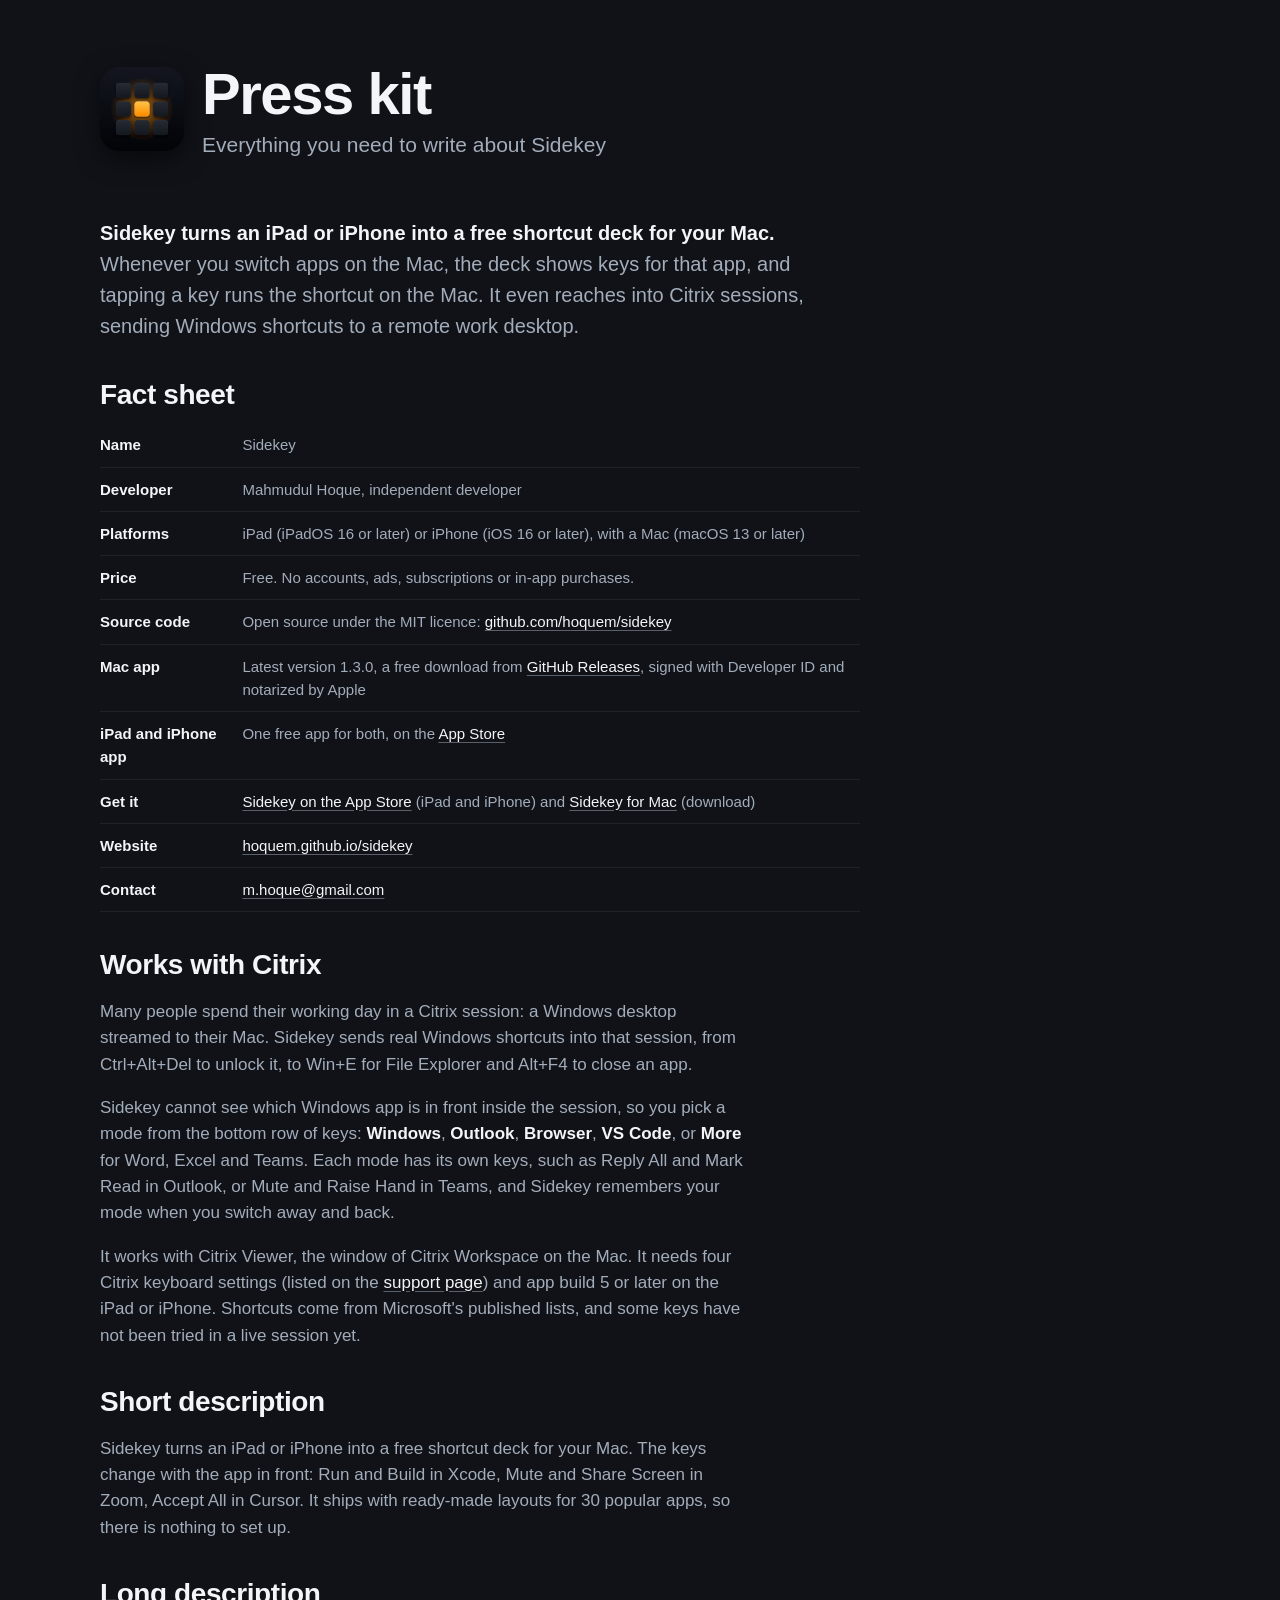
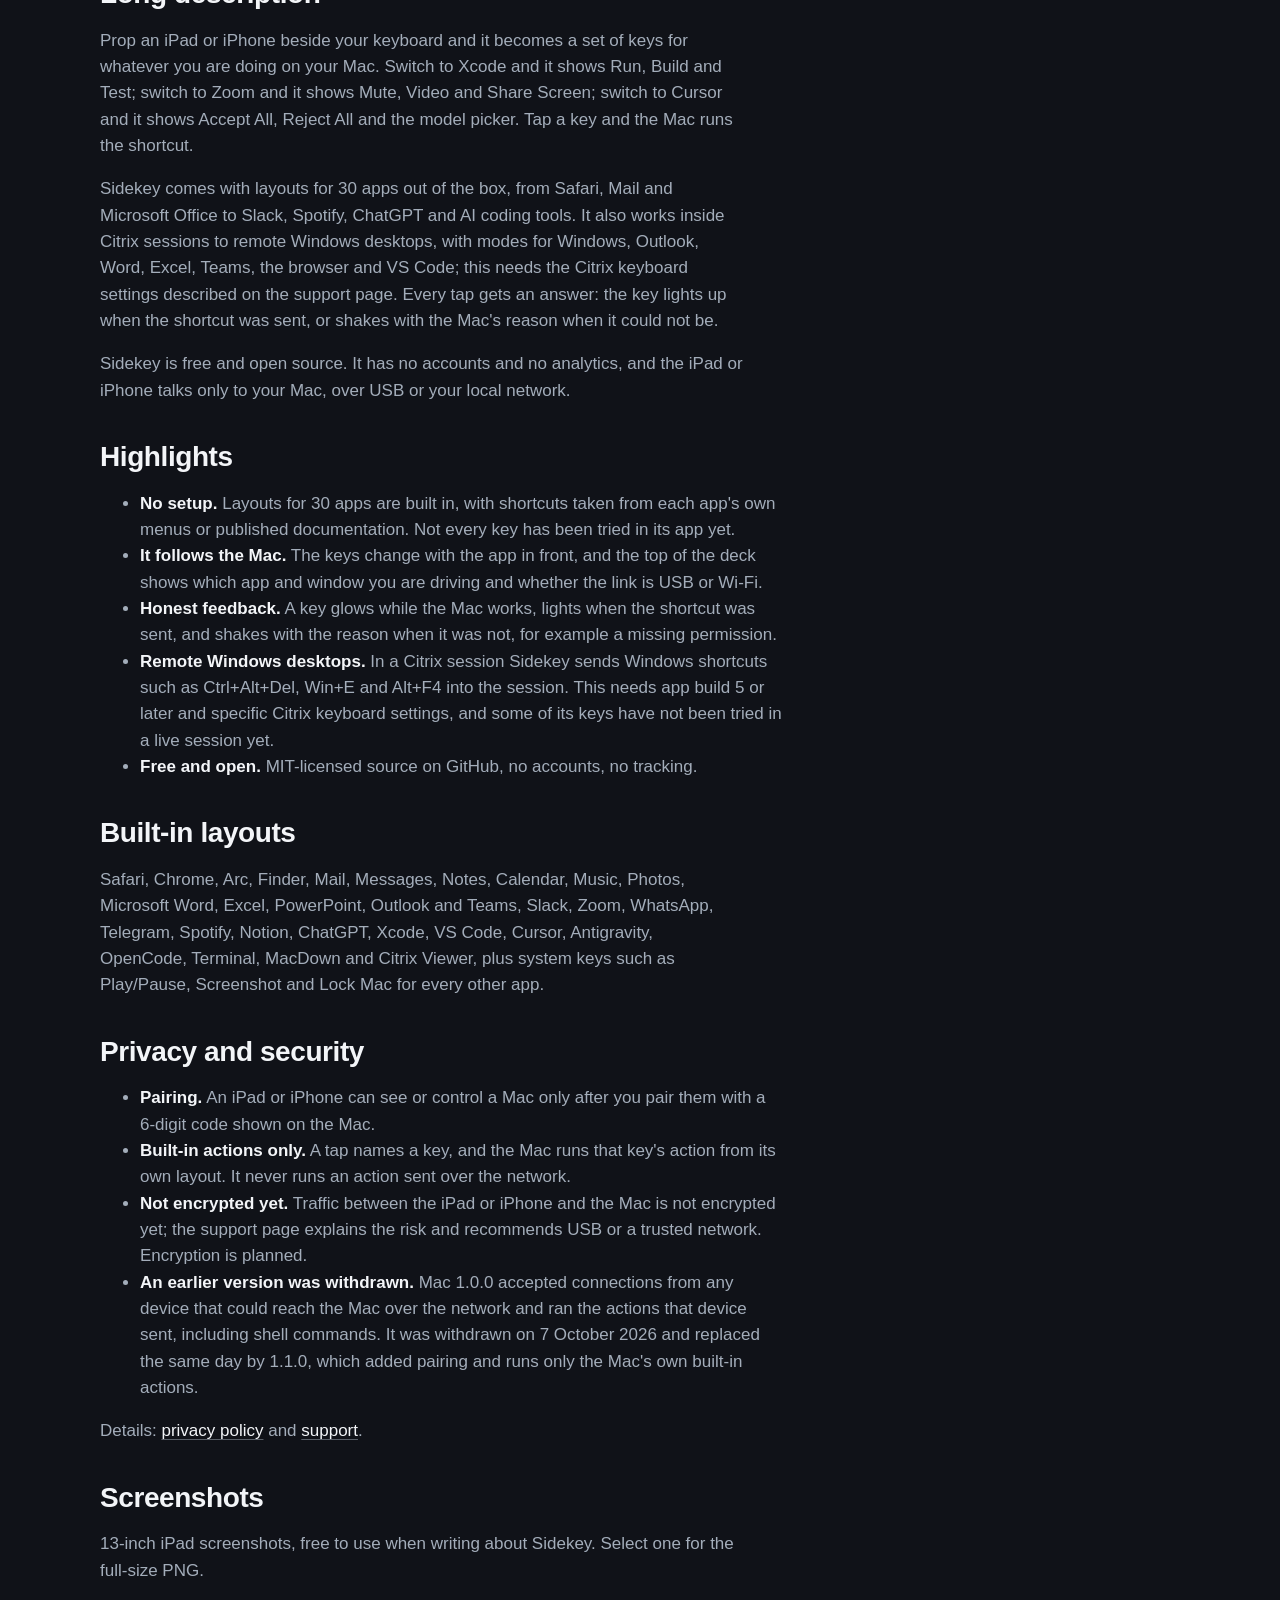
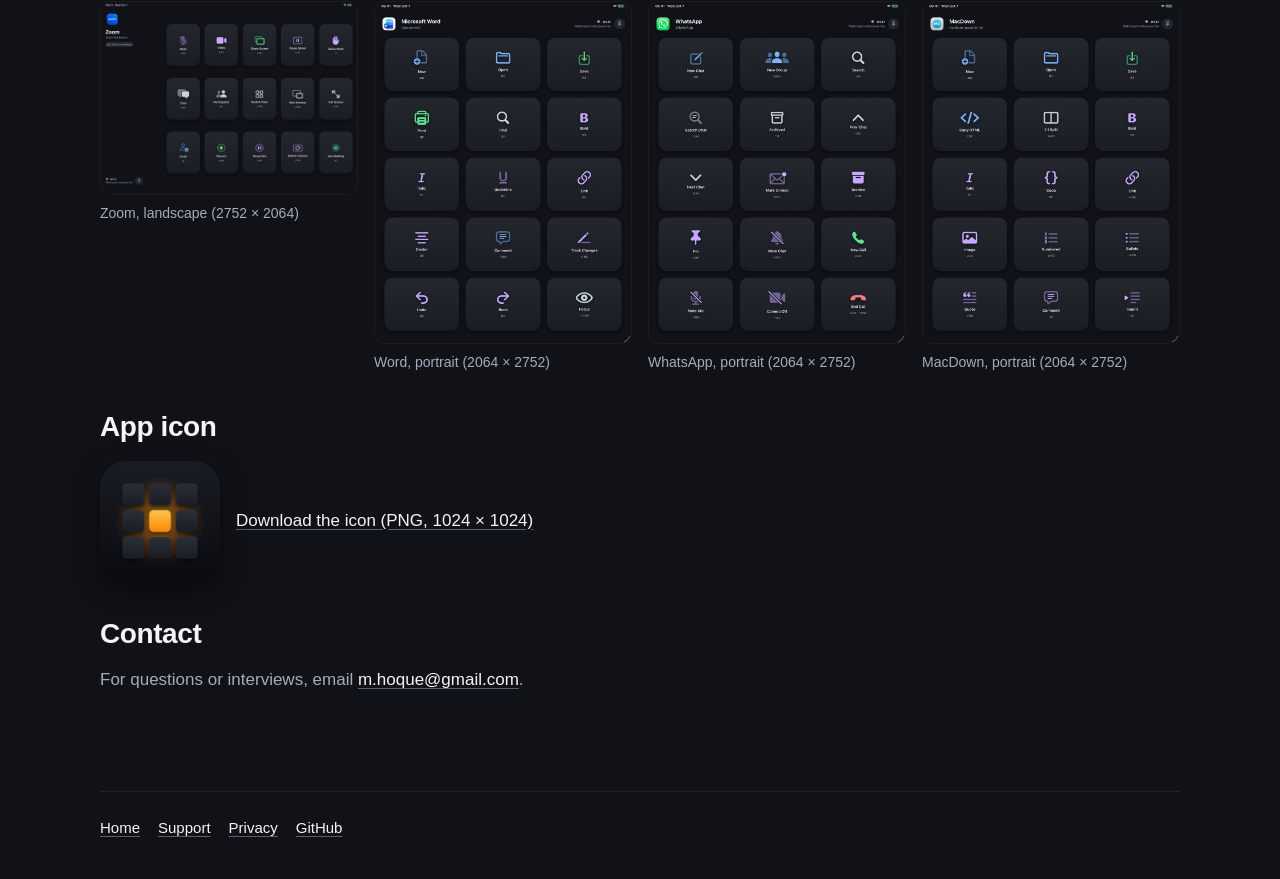
==== commit f48187f7: "Link the press page to the App Store listing Written for after App Store approval; not to be publish" ====
--- a/docs/press.html
+++ b/docs/press.html
@@ -30,7 +30,8 @@
           <tr><th scope="row">Price</th><td>Free. No accounts, ads, subscriptions or in-app purchases.</td></tr>
           <tr><th scope="row">Source code</th><td>Open source under the MIT licence: <a href="https://github.com/hoquem/sidekey">github.com/hoquem/sidekey</a></td></tr>
           <tr><th scope="row">Mac app</th><td>Latest version 1.3.0, a free download from <a href="https://github.com/hoquem/sidekey/releases/latest">GitHub Releases</a>, signed with Developer ID and notarized by Apple</td></tr>
-          <tr><th scope="row">iPad and iPhone app</th><td>One app for both, in a private TestFlight beta; it will come to the App Store</td></tr>
+          <tr><th scope="row">iPad and iPhone app</th><td>One free app for both, on the <a href="https://apps.apple.com/app/id6820215459">App Store</a></td></tr>
+          <tr><th scope="row">Get it</th><td><a href="https://apps.apple.com/app/id6820215459">Sidekey on the App Store</a> (iPad and iPhone) and <a href="https://github.com/hoquem/sidekey/releases/latest/download/Sidekey.dmg">Sidekey for Mac</a> (download)</td></tr>
           <tr><th scope="row">Website</th><td><a href="https://hoquem.github.io/sidekey/">hoquem.github.io/sidekey</a></td></tr>
           <tr><th scope="row">Contact</th><td><a href="mailto:m.hoque@gmail.com">m.hoque@gmail.com</a></td></tr>
         </tbody>
@@ -83,7 +84,7 @@
       <p class="icon-row"><img src="press/sidekey-icon.png" alt="The Sidekey app icon: dark keycaps with one glowing amber key" width="120" height="120"> <a href="press/sidekey-icon.png">Download the icon (PNG, 1024 × 1024)</a></p>
 
       <h2>Contact</h2>
-      <p>For questions, interviews or a TestFlight invitation for the iPad and iPhone app, email <a href="mailto:m.hoque@gmail.com">m.hoque@gmail.com</a>.</p>
+      <p>For questions or interviews, email <a href="mailto:m.hoque@gmail.com">m.hoque@gmail.com</a>.</p>
     </main>
 
     <footer>
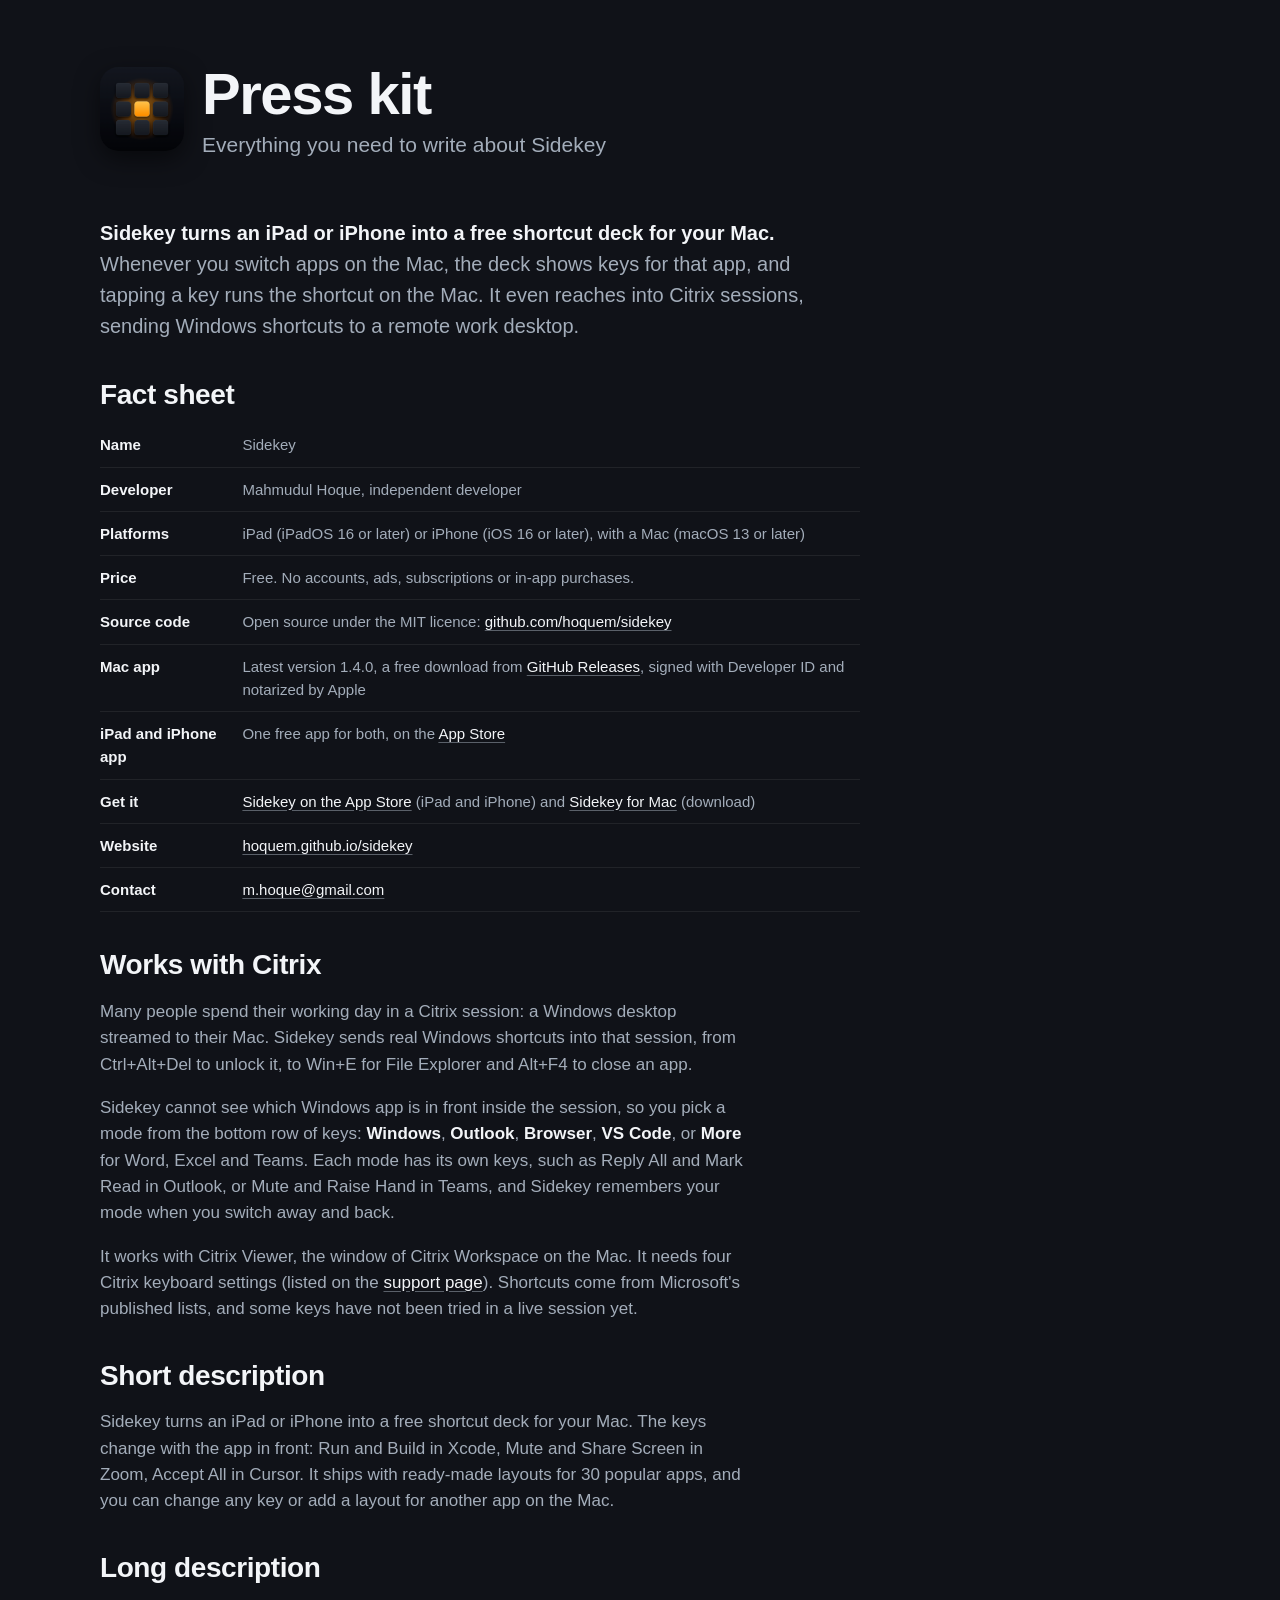
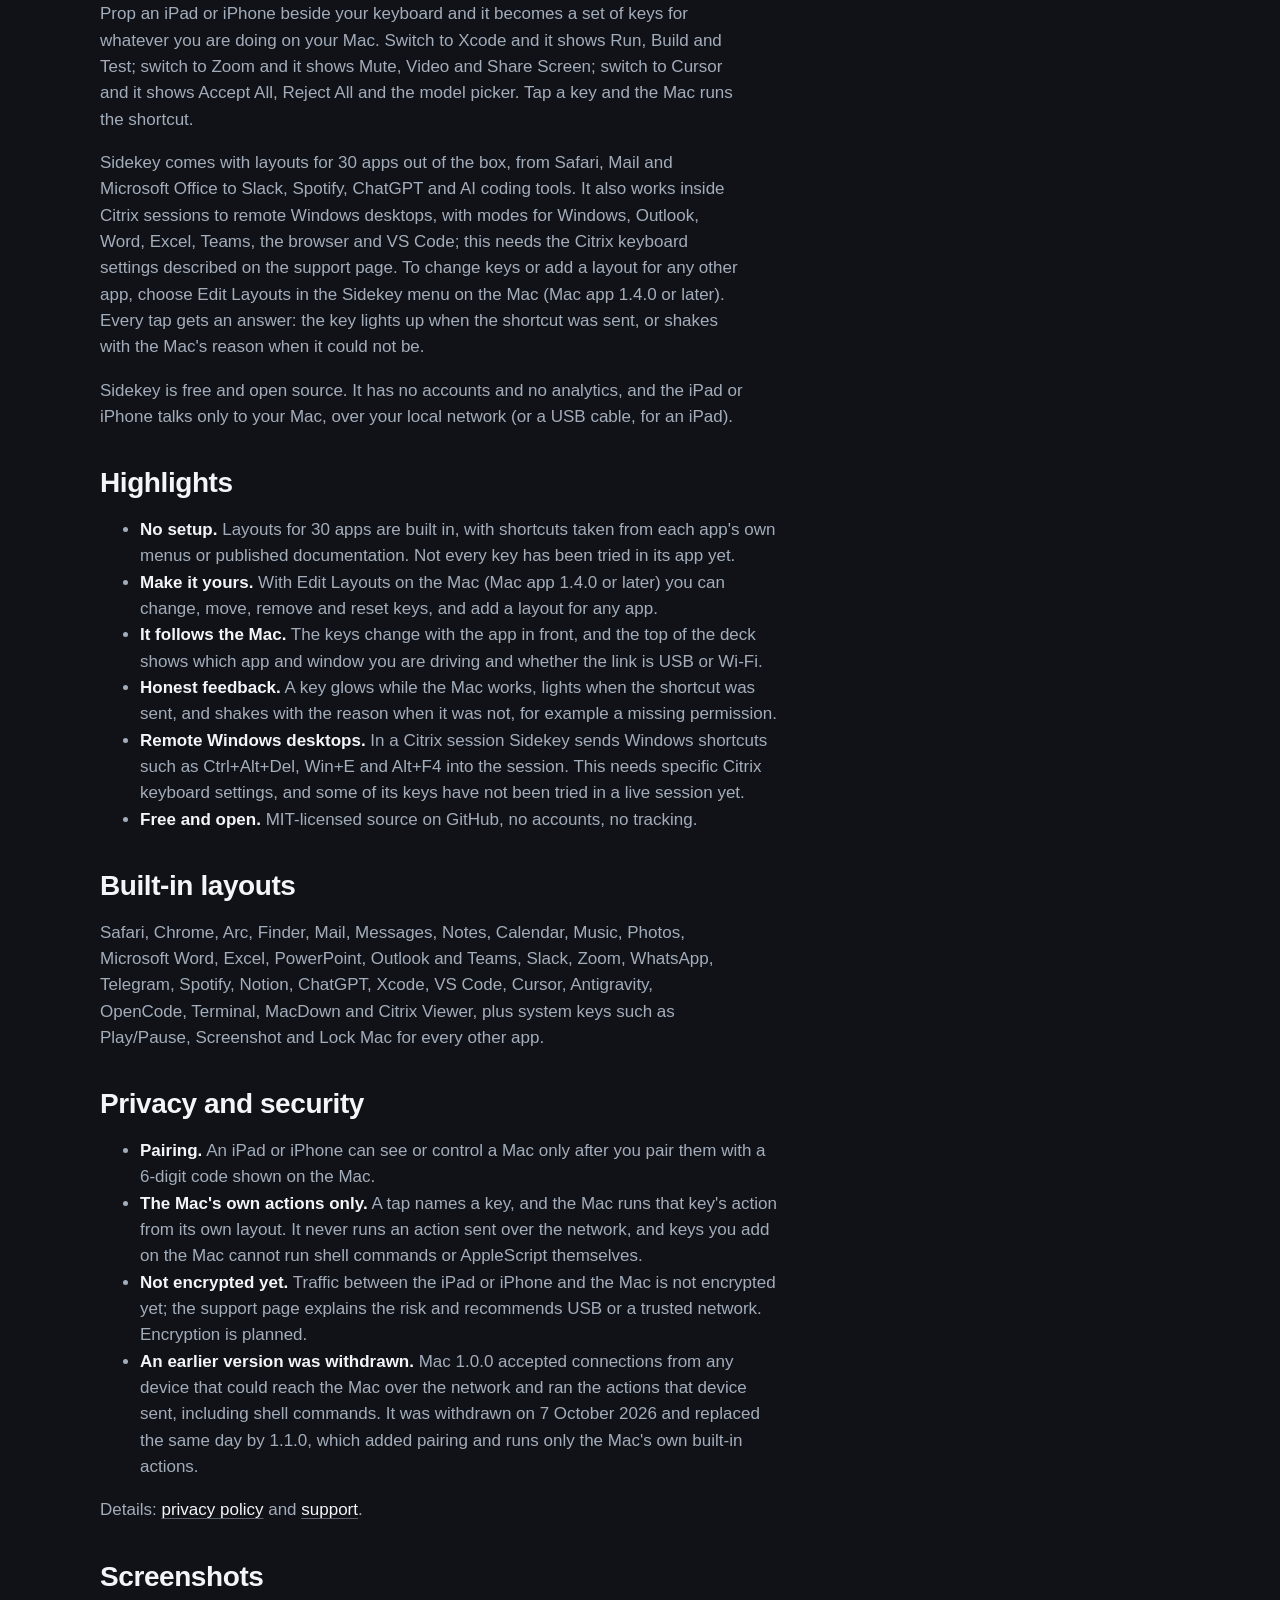
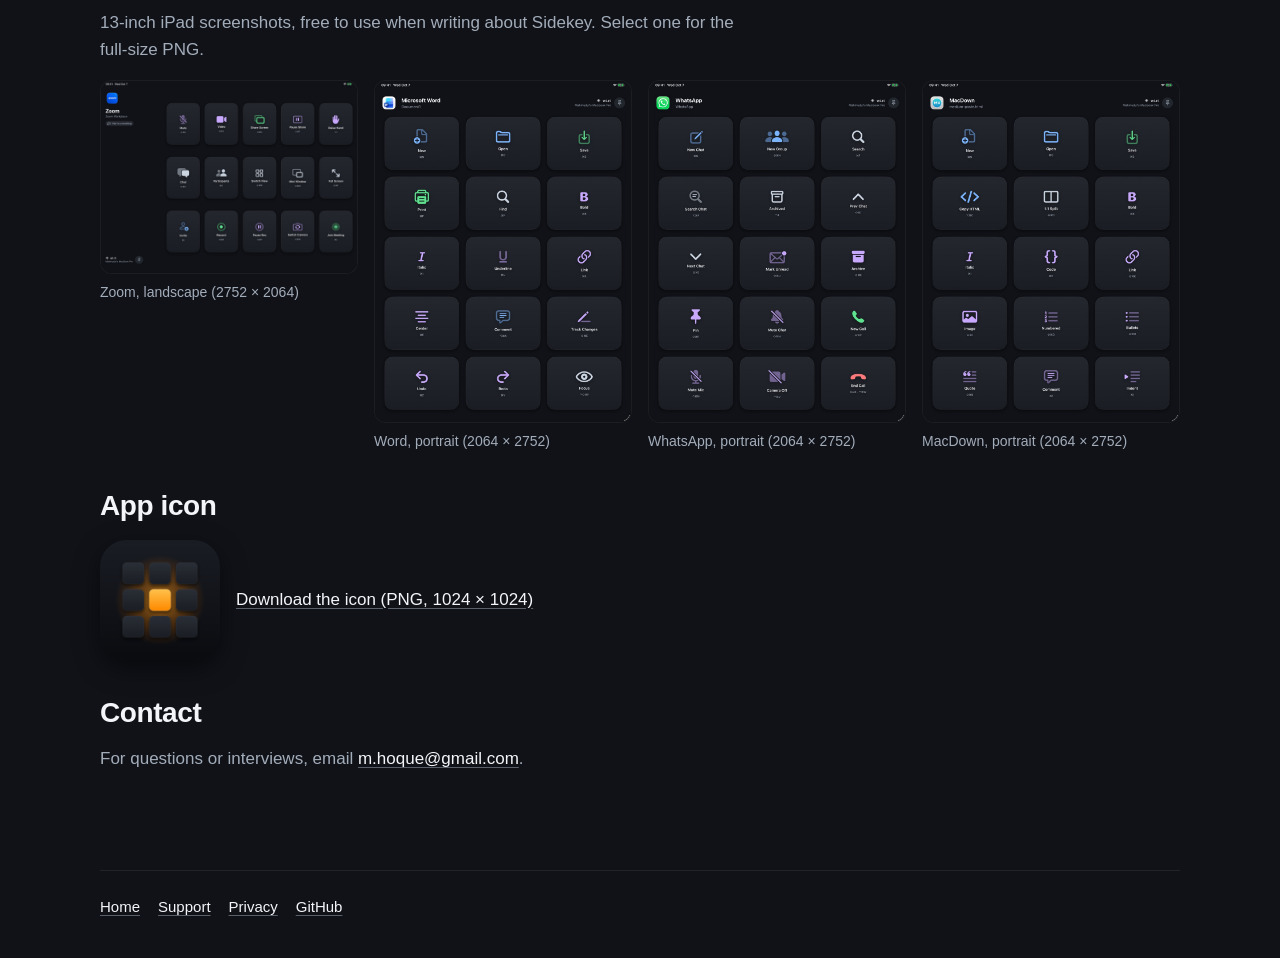
==== commit 3ec9c3ac: "Bring the press kit, README and support page up to date for launch Fixes from the pre-publish review" ====
--- a/docs/press.html
+++ b/docs/press.html
@@ -29,7 +29,7 @@
           <tr><th scope="row">Platforms</th><td>iPad (iPadOS 16 or later) or iPhone (iOS 16 or later), with a Mac (macOS 13 or later)</td></tr>
           <tr><th scope="row">Price</th><td>Free. No accounts, ads, subscriptions or in-app purchases.</td></tr>
           <tr><th scope="row">Source code</th><td>Open source under the MIT licence: <a href="https://github.com/hoquem/sidekey">github.com/hoquem/sidekey</a></td></tr>
-          <tr><th scope="row">Mac app</th><td>Latest version 1.3.0, a free download from <a href="https://github.com/hoquem/sidekey/releases/latest">GitHub Releases</a>, signed with Developer ID and notarized by Apple</td></tr>
+          <tr><th scope="row">Mac app</th><td>Latest version 1.4.0, a free download from <a href="https://github.com/hoquem/sidekey/releases/latest">GitHub Releases</a>, signed with Developer ID and notarized by Apple</td></tr>
           <tr><th scope="row">iPad and iPhone app</th><td>One free app for both, on the <a href="https://apps.apple.com/app/id6820215459">App Store</a></td></tr>
           <tr><th scope="row">Get it</th><td><a href="https://apps.apple.com/app/id6820215459">Sidekey on the App Store</a> (iPad and iPhone) and <a href="https://github.com/hoquem/sidekey/releases/latest/download/Sidekey.dmg">Sidekey for Mac</a> (download)</td></tr>
           <tr><th scope="row">Website</th><td><a href="https://hoquem.github.io/sidekey/">hoquem.github.io/sidekey</a></td></tr>
@@ -40,22 +40,23 @@
       <h2>Works with Citrix</h2>
       <p>Many people spend their working day in a Citrix session: a Windows desktop streamed to their Mac. Sidekey sends real Windows shortcuts into that session, from Ctrl+Alt+Del to unlock it, to Win+E for File Explorer and Alt+F4 to close an app.</p>
       <p>Sidekey cannot see which Windows app is in front inside the session, so you pick a mode from the bottom row of keys: <strong>Windows</strong>, <strong>Outlook</strong>, <strong>Browser</strong>, <strong>VS Code</strong>, or <strong>More</strong> for Word, Excel and Teams. Each mode has its own keys, such as Reply All and Mark Read in Outlook, or Mute and Raise Hand in Teams, and Sidekey remembers your mode when you switch away and back.</p>
-      <p>It works with Citrix Viewer, the window of Citrix Workspace on the Mac. It needs four Citrix keyboard settings (listed on the <a href="support.html">support page</a>) and app build 5 or later on the iPad or iPhone. Shortcuts come from Microsoft's published lists, and some keys have not been tried in a live session yet.</p>
+      <p>It works with Citrix Viewer, the window of Citrix Workspace on the Mac. It needs four Citrix keyboard settings (listed on the <a href="support.html">support page</a>). Shortcuts come from Microsoft's published lists, and some keys have not been tried in a live session yet.</p>
 
       <h2>Short description</h2>
-      <p>Sidekey turns an iPad or iPhone into a free shortcut deck for your Mac. The keys change with the app in front: Run and Build in Xcode, Mute and Share Screen in Zoom, Accept All in Cursor. It ships with ready-made layouts for 30 popular apps, so there is nothing to set up.</p>
+      <p>Sidekey turns an iPad or iPhone into a free shortcut deck for your Mac. The keys change with the app in front: Run and Build in Xcode, Mute and Share Screen in Zoom, Accept All in Cursor. It ships with ready-made layouts for 30 popular apps, and you can change any key or add a layout for another app on the Mac.</p>
 
       <h2>Long description</h2>
       <p>Prop an iPad or iPhone beside your keyboard and it becomes a set of keys for whatever you are doing on your Mac. Switch to Xcode and it shows Run, Build and Test; switch to Zoom and it shows Mute, Video and Share Screen; switch to Cursor and it shows Accept All, Reject All and the model picker. Tap a key and the Mac runs the shortcut.</p>
-      <p>Sidekey comes with layouts for 30 apps out of the box, from Safari, Mail and Microsoft Office to Slack, Spotify, ChatGPT and AI coding tools. It also works inside Citrix sessions to remote Windows desktops, with modes for Windows, Outlook, Word, Excel, Teams, the browser and VS Code; this needs the Citrix keyboard settings described on the support page. Every tap gets an answer: the key lights up when the shortcut was sent, or shakes with the Mac's reason when it could not be.</p>
-      <p>Sidekey is free and open source. It has no accounts and no analytics, and the iPad or iPhone talks only to your Mac, over USB or your local network.</p>
+      <p>Sidekey comes with layouts for 30 apps out of the box, from Safari, Mail and Microsoft Office to Slack, Spotify, ChatGPT and AI coding tools. It also works inside Citrix sessions to remote Windows desktops, with modes for Windows, Outlook, Word, Excel, Teams, the browser and VS Code; this needs the Citrix keyboard settings described on the support page. To change keys or add a layout for any other app, choose Edit Layouts in the Sidekey menu on the Mac (Mac app 1.4.0 or later). Every tap gets an answer: the key lights up when the shortcut was sent, or shakes with the Mac's reason when it could not be.</p>
+      <p>Sidekey is free and open source. It has no accounts and no analytics, and the iPad or iPhone talks only to your Mac, over your local network (or a USB cable, for an iPad).</p>
 
       <h2>Highlights</h2>
       <ul>
         <li><strong>No setup.</strong> Layouts for 30 apps are built in, with shortcuts taken from each app's own menus or published documentation. Not every key has been tried in its app yet.</li>
+        <li><strong>Make it yours.</strong> With Edit Layouts on the Mac (Mac app 1.4.0 or later) you can change, move, remove and reset keys, and add a layout for any app.</li>
         <li><strong>It follows the Mac.</strong> The keys change with the app in front, and the top of the deck shows which app and window you are driving and whether the link is USB or Wi-Fi.</li>
         <li><strong>Honest feedback.</strong> A key glows while the Mac works, lights when the shortcut was sent, and shakes with the reason when it was not, for example a missing permission.</li>
-        <li><strong>Remote Windows desktops.</strong> In a Citrix session Sidekey sends Windows shortcuts such as Ctrl+Alt+Del, Win+E and Alt+F4 into the session. This needs app build 5 or later and specific Citrix keyboard settings, and some of its keys have not been tried in a live session yet.</li>
+        <li><strong>Remote Windows desktops.</strong> In a Citrix session Sidekey sends Windows shortcuts such as Ctrl+Alt+Del, Win+E and Alt+F4 into the session. This needs specific Citrix keyboard settings, and some of its keys have not been tried in a live session yet.</li>
         <li><strong>Free and open.</strong> MIT-licensed source on GitHub, no accounts, no tracking.</li>
       </ul>
 
@@ -65,7 +66,7 @@
       <h2>Privacy and security</h2>
       <ul>
         <li><strong>Pairing.</strong> An iPad or iPhone can see or control a Mac only after you pair them with a 6-digit code shown on the Mac.</li>
-        <li><strong>Built-in actions only.</strong> A tap names a key, and the Mac runs that key's action from its own layout. It never runs an action sent over the network.</li>
+        <li><strong>The Mac's own actions only.</strong> A tap names a key, and the Mac runs that key's action from its own layout. It never runs an action sent over the network, and keys you add on the Mac cannot run shell commands or AppleScript themselves.</li>
         <li><strong>Not encrypted yet.</strong> Traffic between the iPad or iPhone and the Mac is not encrypted yet; the support page explains the risk and recommends USB or a trusted network. Encryption is planned.</li>
         <li><strong>An earlier version was withdrawn.</strong> Mac 1.0.0 accepted connections from any device that could reach the Mac over the network and ran the actions that device sent, including shell commands. It was withdrawn on 7 October 2026 and replaced the same day by 1.1.0, which added pairing and runs only the Mac's own built-in actions.</li>
       </ul>
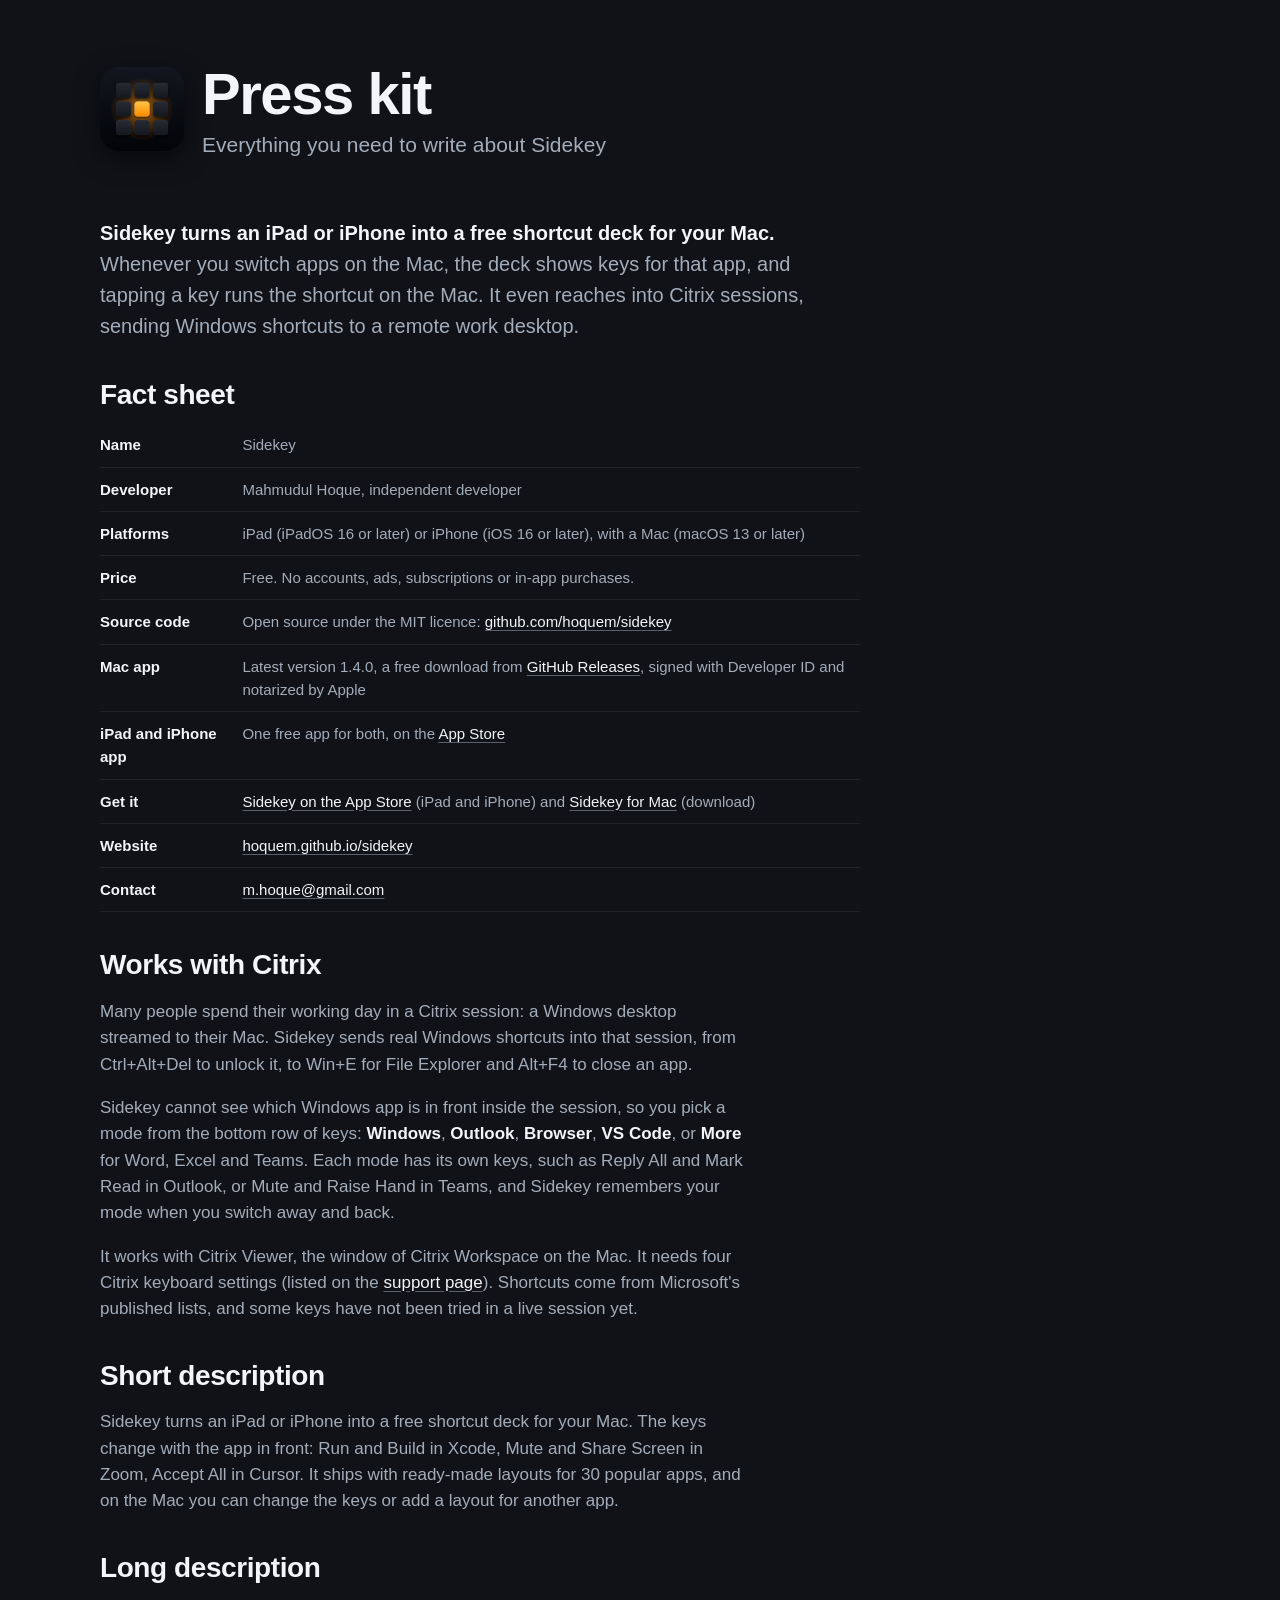
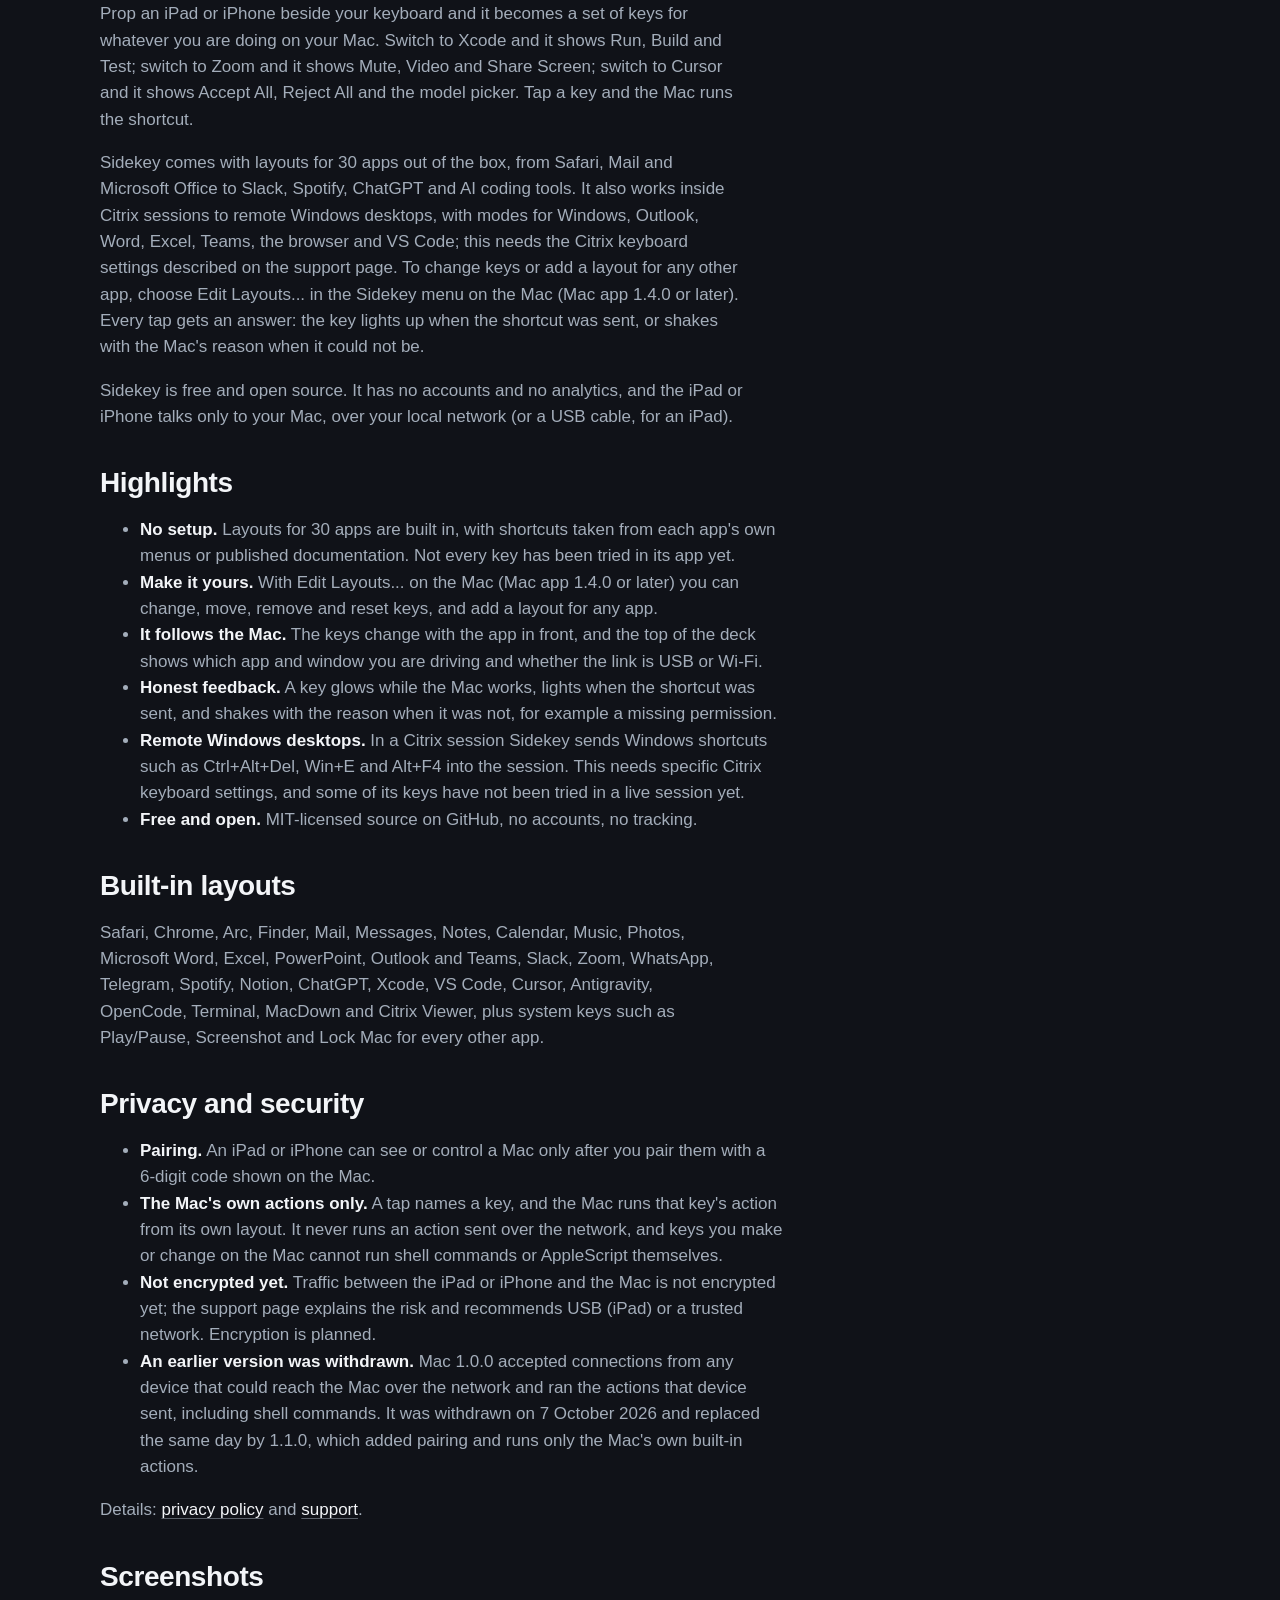
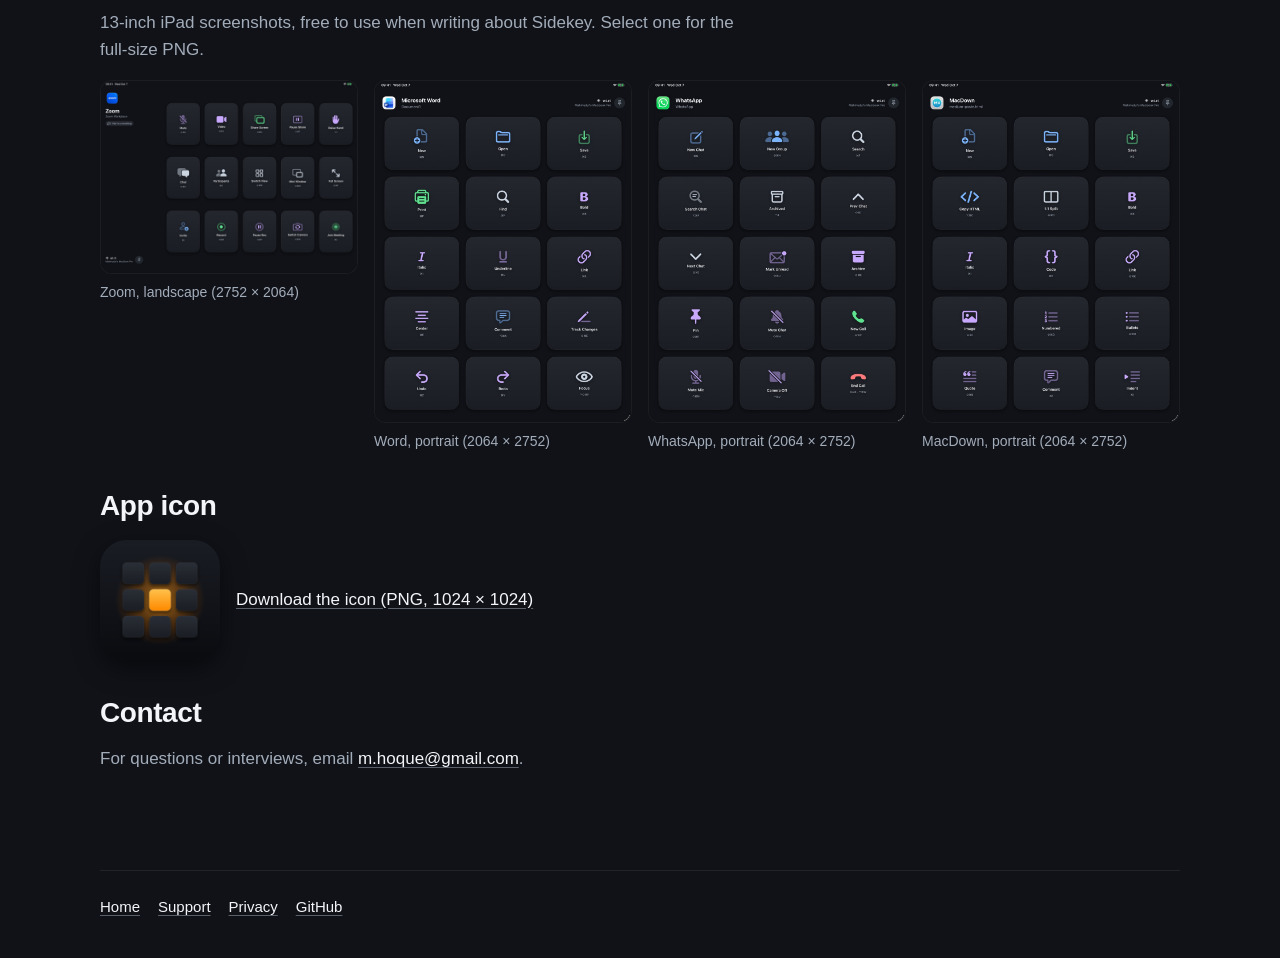
==== commit 921c4038: "Cover iPhone throughout the README and tighten the press kit wording Second pre-publish review: requ" ====
--- a/docs/press.html
+++ b/docs/press.html
@@ -43,17 +43,17 @@
       <p>It works with Citrix Viewer, the window of Citrix Workspace on the Mac. It needs four Citrix keyboard settings (listed on the <a href="support.html">support page</a>). Shortcuts come from Microsoft's published lists, and some keys have not been tried in a live session yet.</p>
 
       <h2>Short description</h2>
-      <p>Sidekey turns an iPad or iPhone into a free shortcut deck for your Mac. The keys change with the app in front: Run and Build in Xcode, Mute and Share Screen in Zoom, Accept All in Cursor. It ships with ready-made layouts for 30 popular apps, and you can change any key or add a layout for another app on the Mac.</p>
+      <p>Sidekey turns an iPad or iPhone into a free shortcut deck for your Mac. The keys change with the app in front: Run and Build in Xcode, Mute and Share Screen in Zoom, Accept All in Cursor. It ships with ready-made layouts for 30 popular apps, and on the Mac you can change the keys or add a layout for another app.</p>
 
       <h2>Long description</h2>
       <p>Prop an iPad or iPhone beside your keyboard and it becomes a set of keys for whatever you are doing on your Mac. Switch to Xcode and it shows Run, Build and Test; switch to Zoom and it shows Mute, Video and Share Screen; switch to Cursor and it shows Accept All, Reject All and the model picker. Tap a key and the Mac runs the shortcut.</p>
-      <p>Sidekey comes with layouts for 30 apps out of the box, from Safari, Mail and Microsoft Office to Slack, Spotify, ChatGPT and AI coding tools. It also works inside Citrix sessions to remote Windows desktops, with modes for Windows, Outlook, Word, Excel, Teams, the browser and VS Code; this needs the Citrix keyboard settings described on the support page. To change keys or add a layout for any other app, choose Edit Layouts in the Sidekey menu on the Mac (Mac app 1.4.0 or later). Every tap gets an answer: the key lights up when the shortcut was sent, or shakes with the Mac's reason when it could not be.</p>
+      <p>Sidekey comes with layouts for 30 apps out of the box, from Safari, Mail and Microsoft Office to Slack, Spotify, ChatGPT and AI coding tools. It also works inside Citrix sessions to remote Windows desktops, with modes for Windows, Outlook, Word, Excel, Teams, the browser and VS Code; this needs the Citrix keyboard settings described on the support page. To change keys or add a layout for any other app, choose Edit Layouts... in the Sidekey menu on the Mac (Mac app 1.4.0 or later). Every tap gets an answer: the key lights up when the shortcut was sent, or shakes with the Mac's reason when it could not be.</p>
       <p>Sidekey is free and open source. It has no accounts and no analytics, and the iPad or iPhone talks only to your Mac, over your local network (or a USB cable, for an iPad).</p>
 
       <h2>Highlights</h2>
       <ul>
         <li><strong>No setup.</strong> Layouts for 30 apps are built in, with shortcuts taken from each app's own menus or published documentation. Not every key has been tried in its app yet.</li>
-        <li><strong>Make it yours.</strong> With Edit Layouts on the Mac (Mac app 1.4.0 or later) you can change, move, remove and reset keys, and add a layout for any app.</li>
+        <li><strong>Make it yours.</strong> With Edit Layouts... on the Mac (Mac app 1.4.0 or later) you can change, move, remove and reset keys, and add a layout for any app.</li>
         <li><strong>It follows the Mac.</strong> The keys change with the app in front, and the top of the deck shows which app and window you are driving and whether the link is USB or Wi-Fi.</li>
         <li><strong>Honest feedback.</strong> A key glows while the Mac works, lights when the shortcut was sent, and shakes with the reason when it was not, for example a missing permission.</li>
         <li><strong>Remote Windows desktops.</strong> In a Citrix session Sidekey sends Windows shortcuts such as Ctrl+Alt+Del, Win+E and Alt+F4 into the session. This needs specific Citrix keyboard settings, and some of its keys have not been tried in a live session yet.</li>
@@ -66,8 +66,8 @@
       <h2>Privacy and security</h2>
       <ul>
         <li><strong>Pairing.</strong> An iPad or iPhone can see or control a Mac only after you pair them with a 6-digit code shown on the Mac.</li>
-        <li><strong>The Mac's own actions only.</strong> A tap names a key, and the Mac runs that key's action from its own layout. It never runs an action sent over the network, and keys you add on the Mac cannot run shell commands or AppleScript themselves.</li>
-        <li><strong>Not encrypted yet.</strong> Traffic between the iPad or iPhone and the Mac is not encrypted yet; the support page explains the risk and recommends USB or a trusted network. Encryption is planned.</li>
+        <li><strong>The Mac's own actions only.</strong> A tap names a key, and the Mac runs that key's action from its own layout. It never runs an action sent over the network, and keys you make or change on the Mac cannot run shell commands or AppleScript themselves.</li>
+        <li><strong>Not encrypted yet.</strong> Traffic between the iPad or iPhone and the Mac is not encrypted yet; the support page explains the risk and recommends USB (iPad) or a trusted network. Encryption is planned.</li>
         <li><strong>An earlier version was withdrawn.</strong> Mac 1.0.0 accepted connections from any device that could reach the Mac over the network and ran the actions that device sent, including shell commands. It was withdrawn on 7 October 2026 and replaced the same day by 1.1.0, which added pairing and runs only the Mac's own built-in actions.</li>
       </ul>
       <p>Details: <a href="privacy.html">privacy policy</a> and <a href="support.html">support</a>.</p>
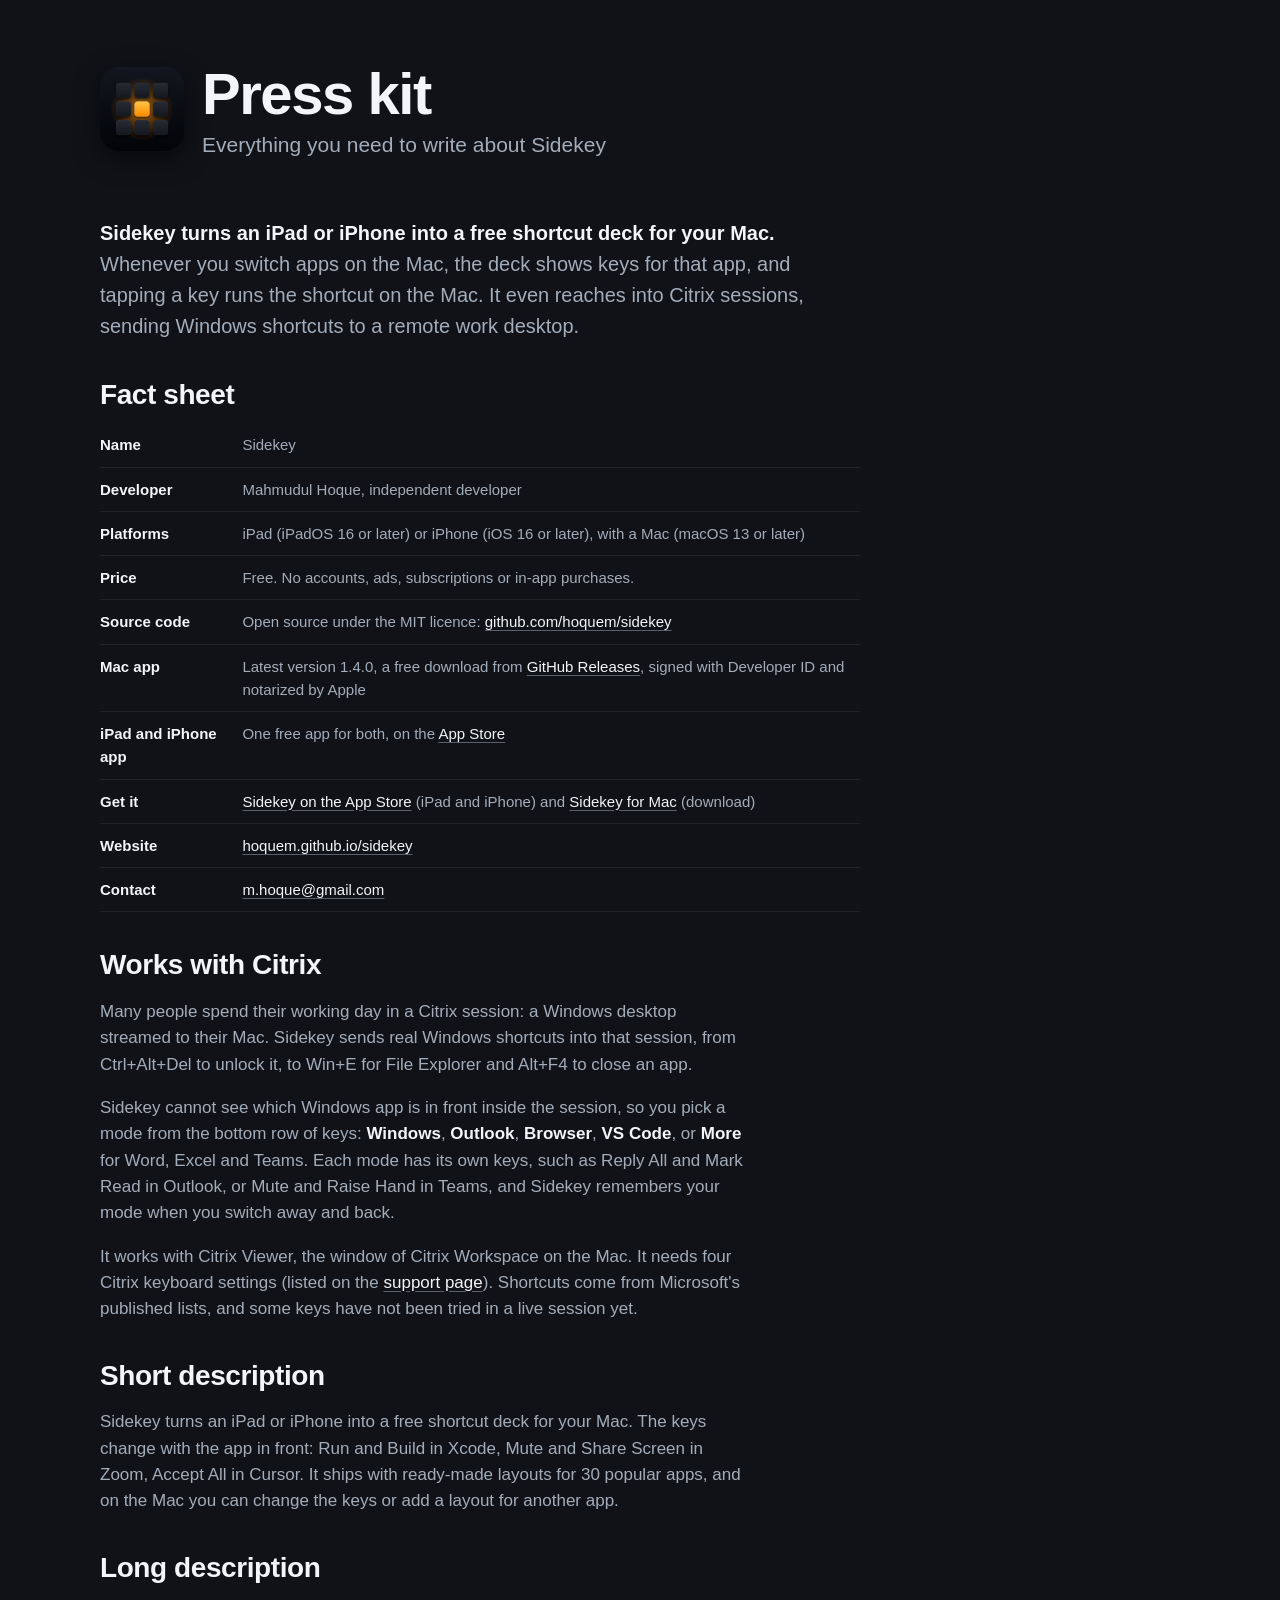
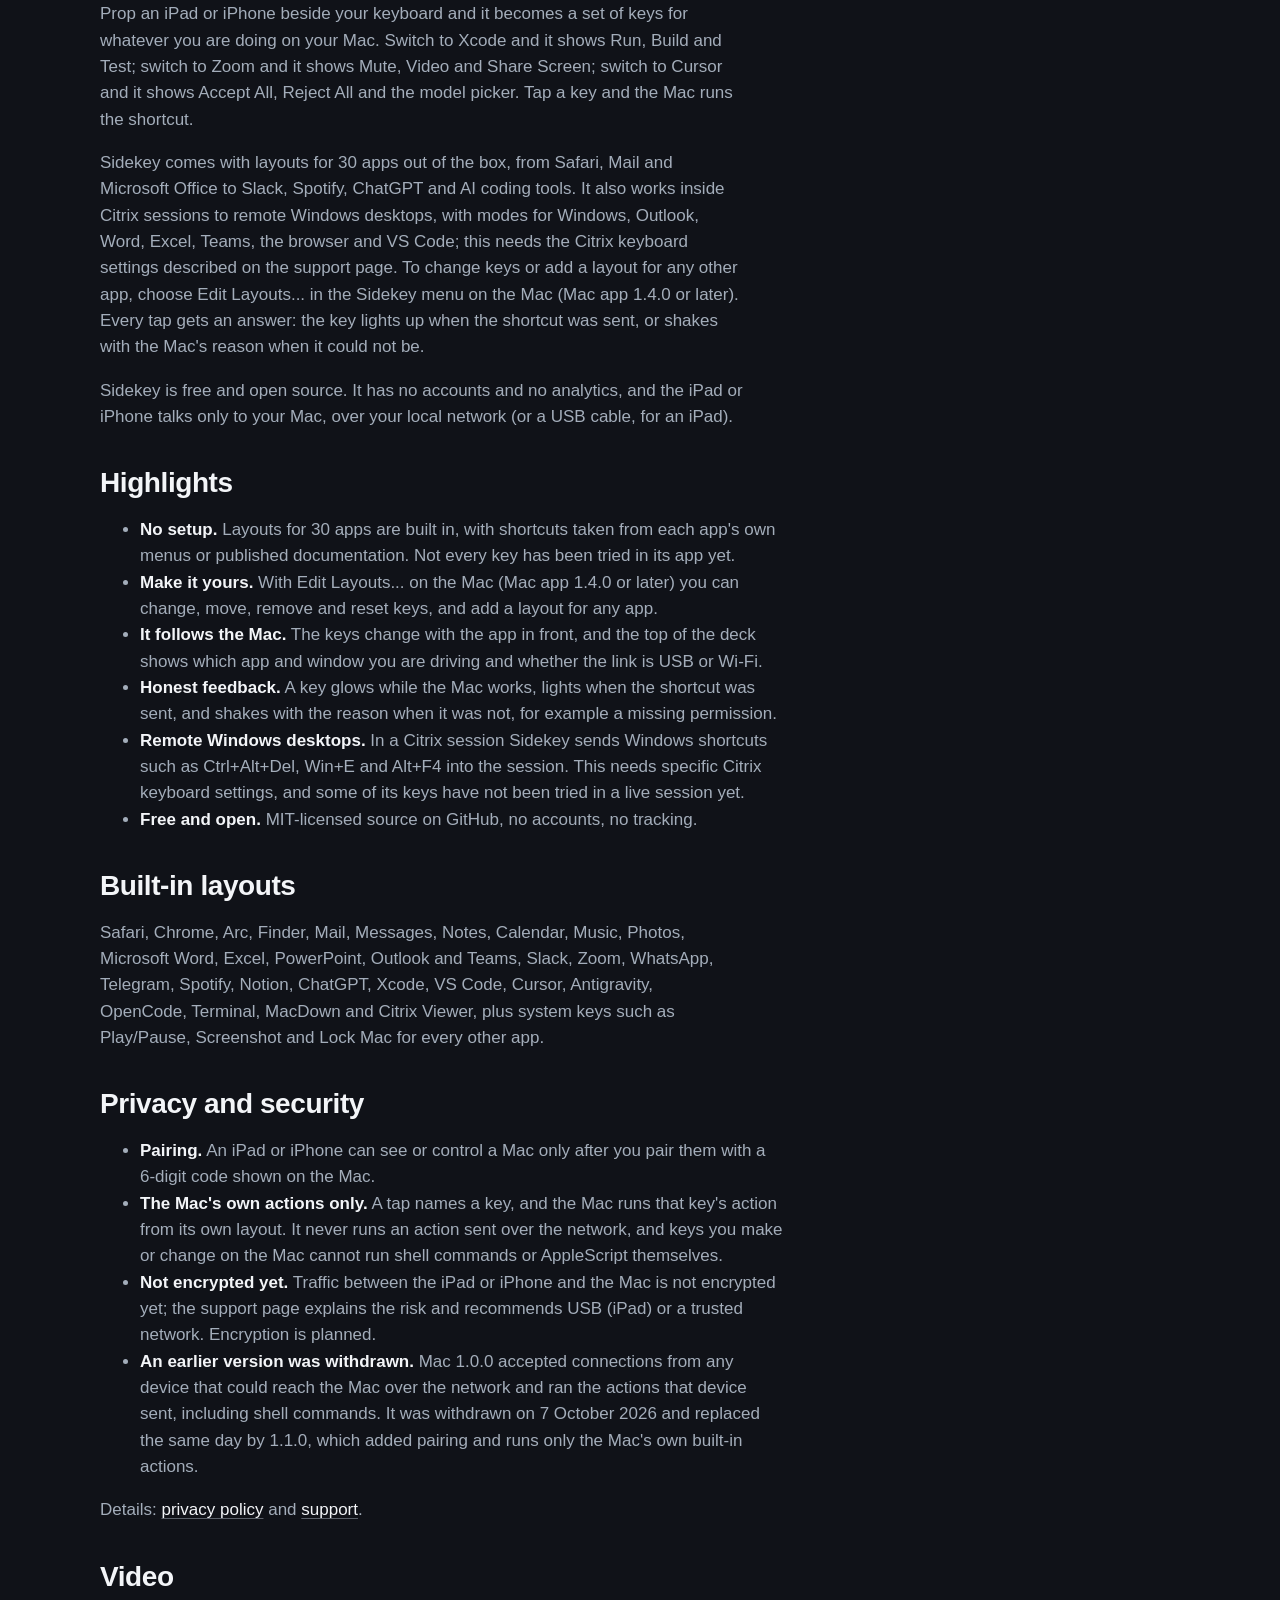
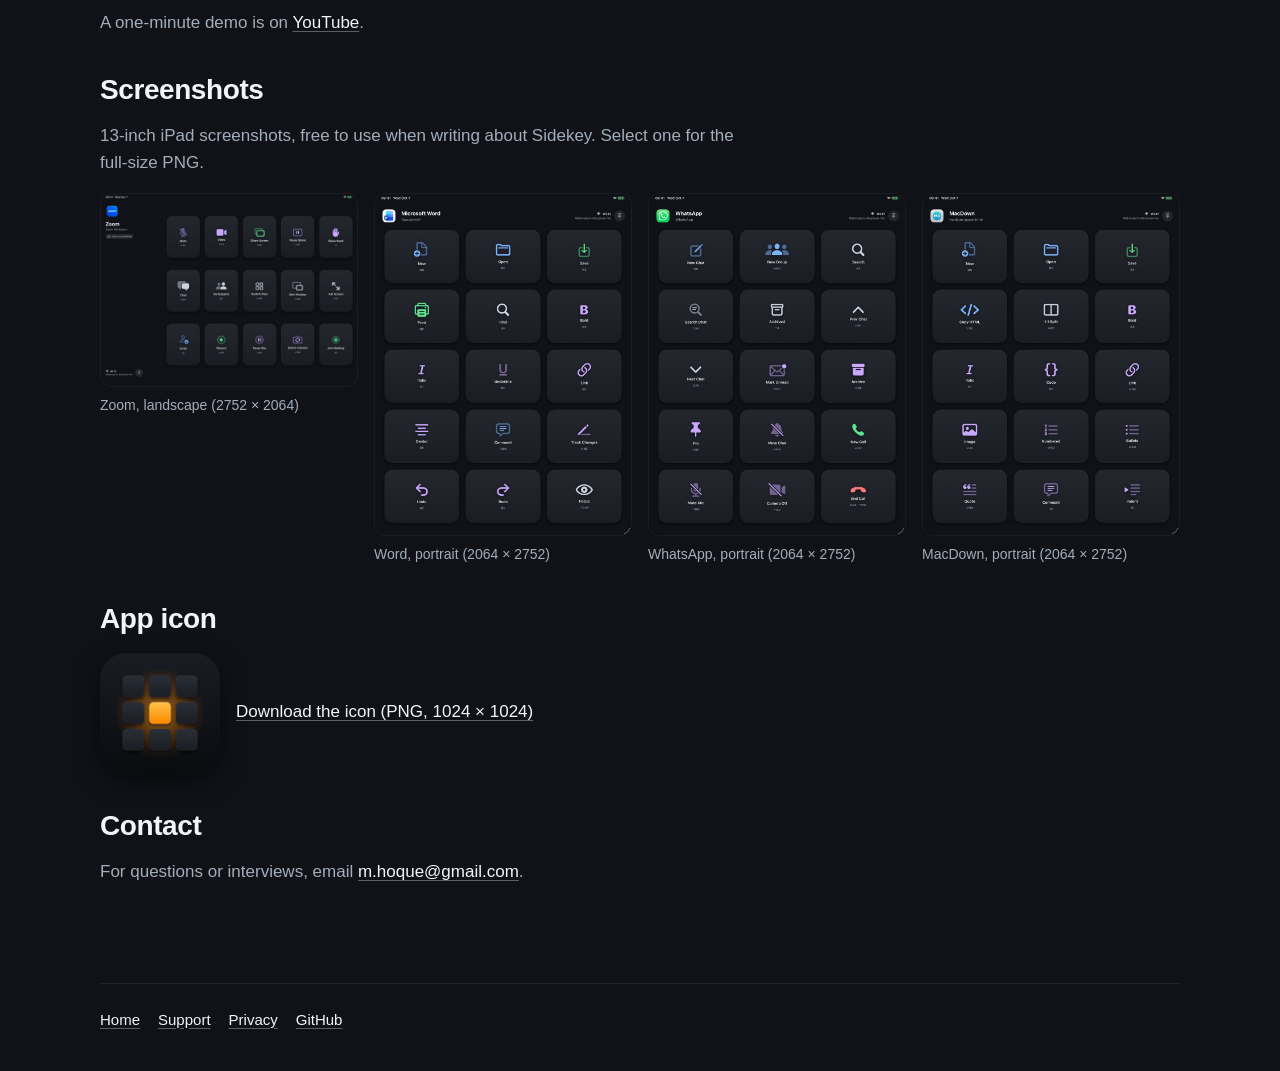
==== commit 906a1d45: "Bring product docs in line with the App Store launch PRODUCT.md still described an iPad-only app shi" ====
--- a/docs/press.html
+++ b/docs/press.html
@@ -72,6 +72,9 @@
       </ul>
       <p>Details: <a href="privacy.html">privacy policy</a> and <a href="support.html">support</a>.</p>
 
+      <h2>Video</h2>
+      <p>A one-minute demo is on <a href="https://youtu.be/YLXNkcEFGrI">YouTube</a>.</p>
+
       <h2>Screenshots</h2>
       <p>13-inch iPad screenshots, free to use when writing about Sidekey. Select one for the full-size PNG.</p>
       <ul class="shots">
